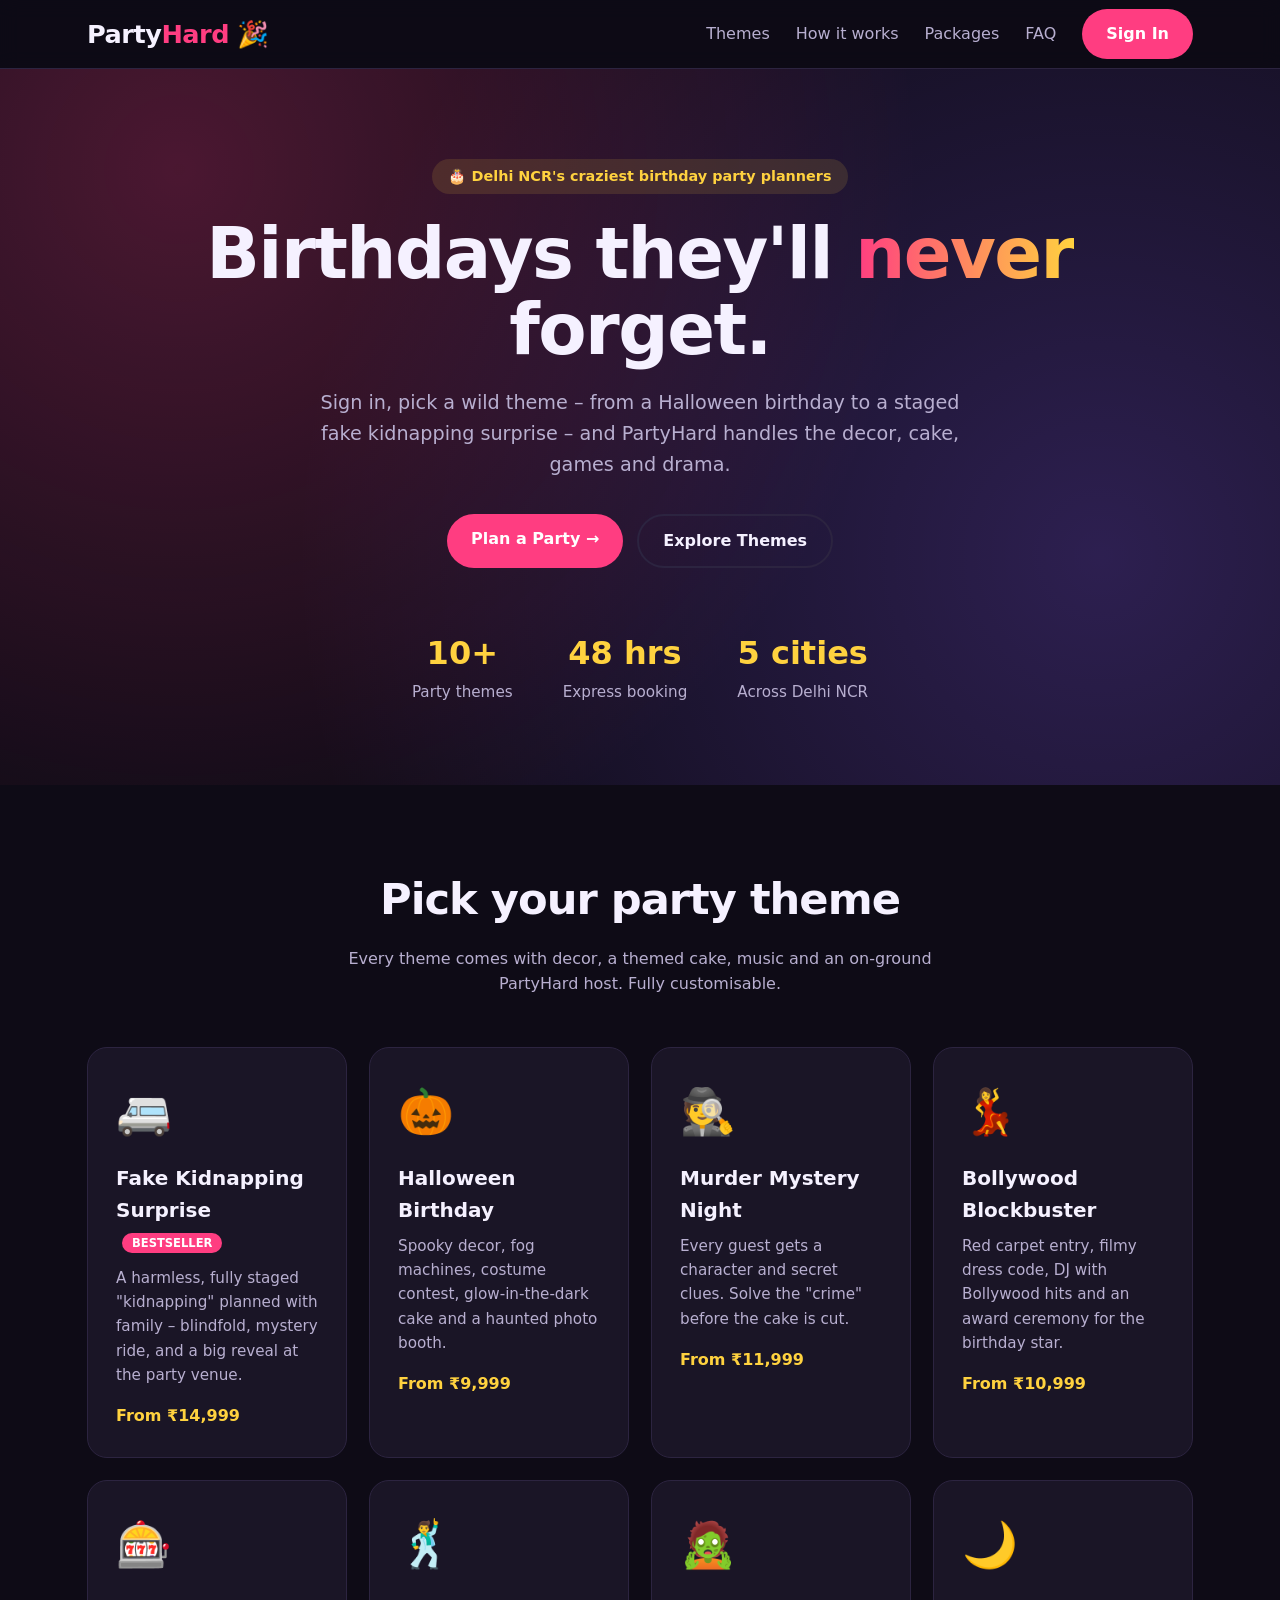
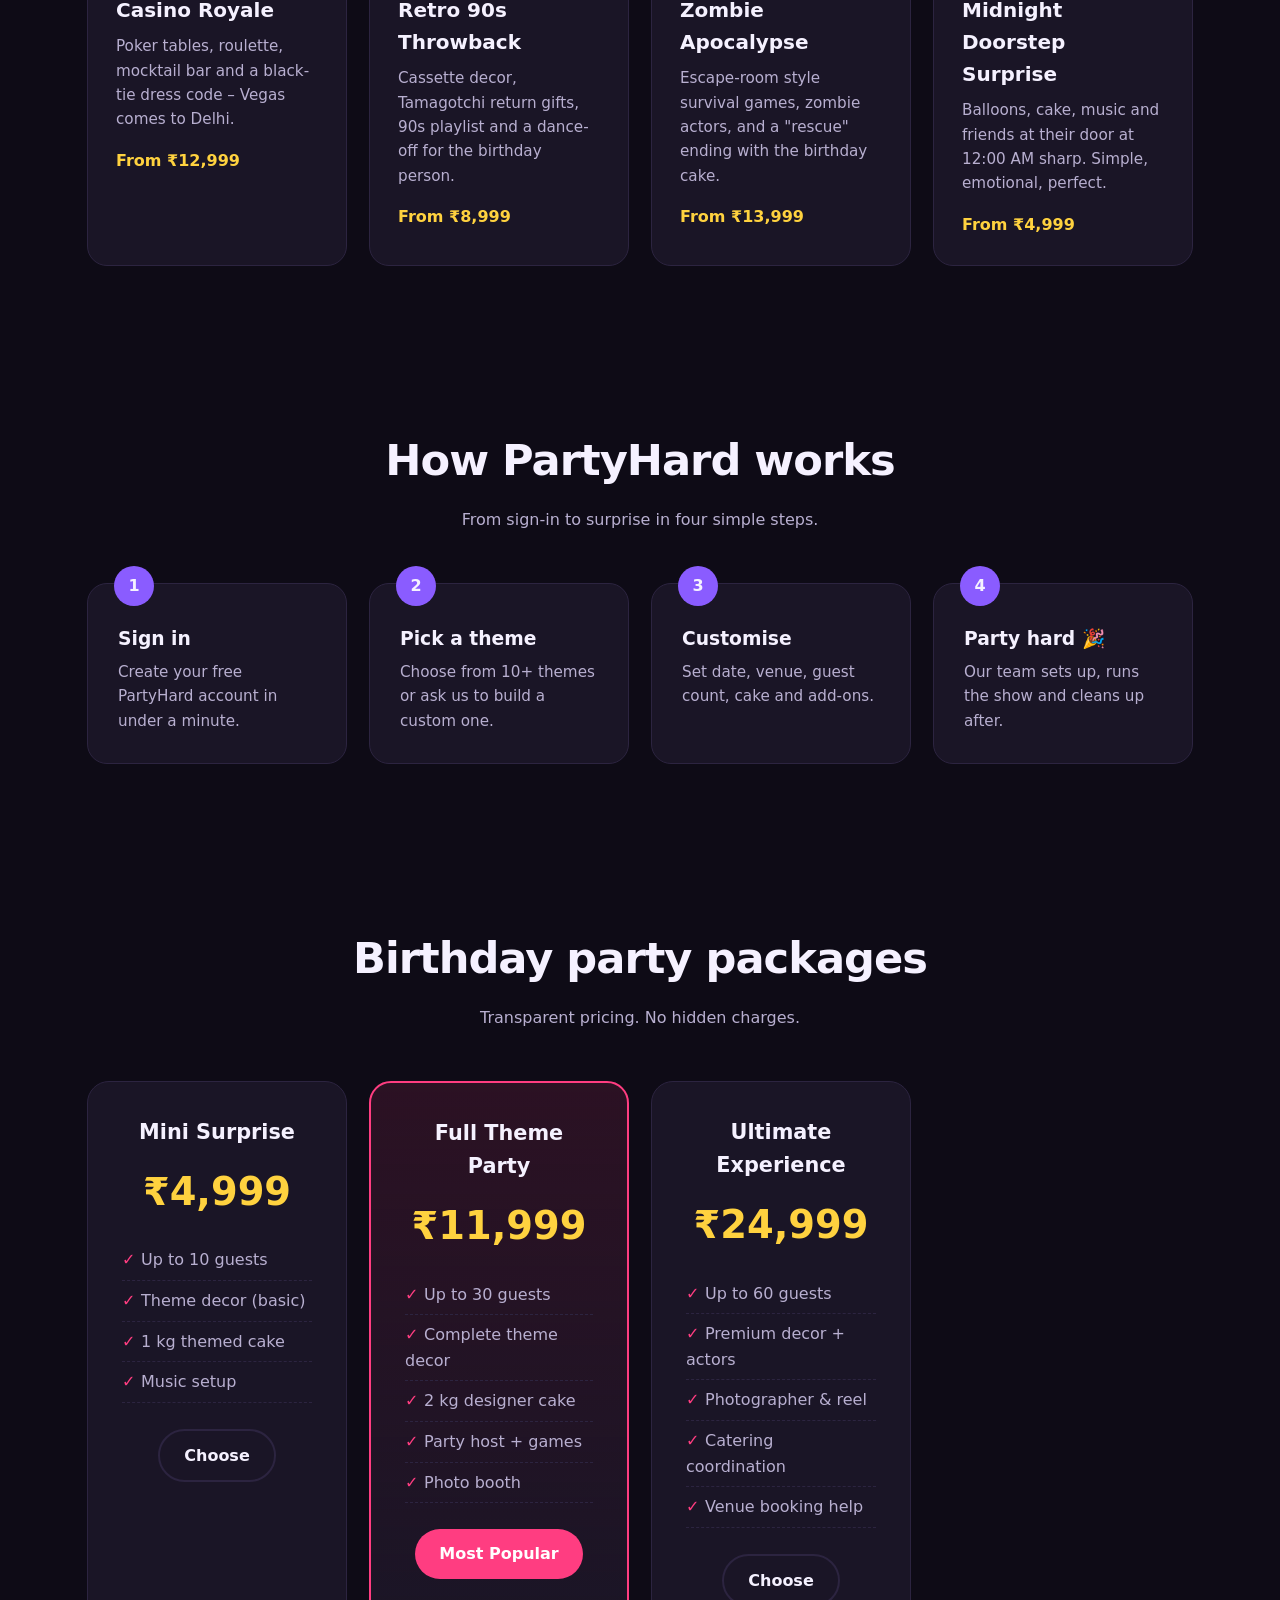
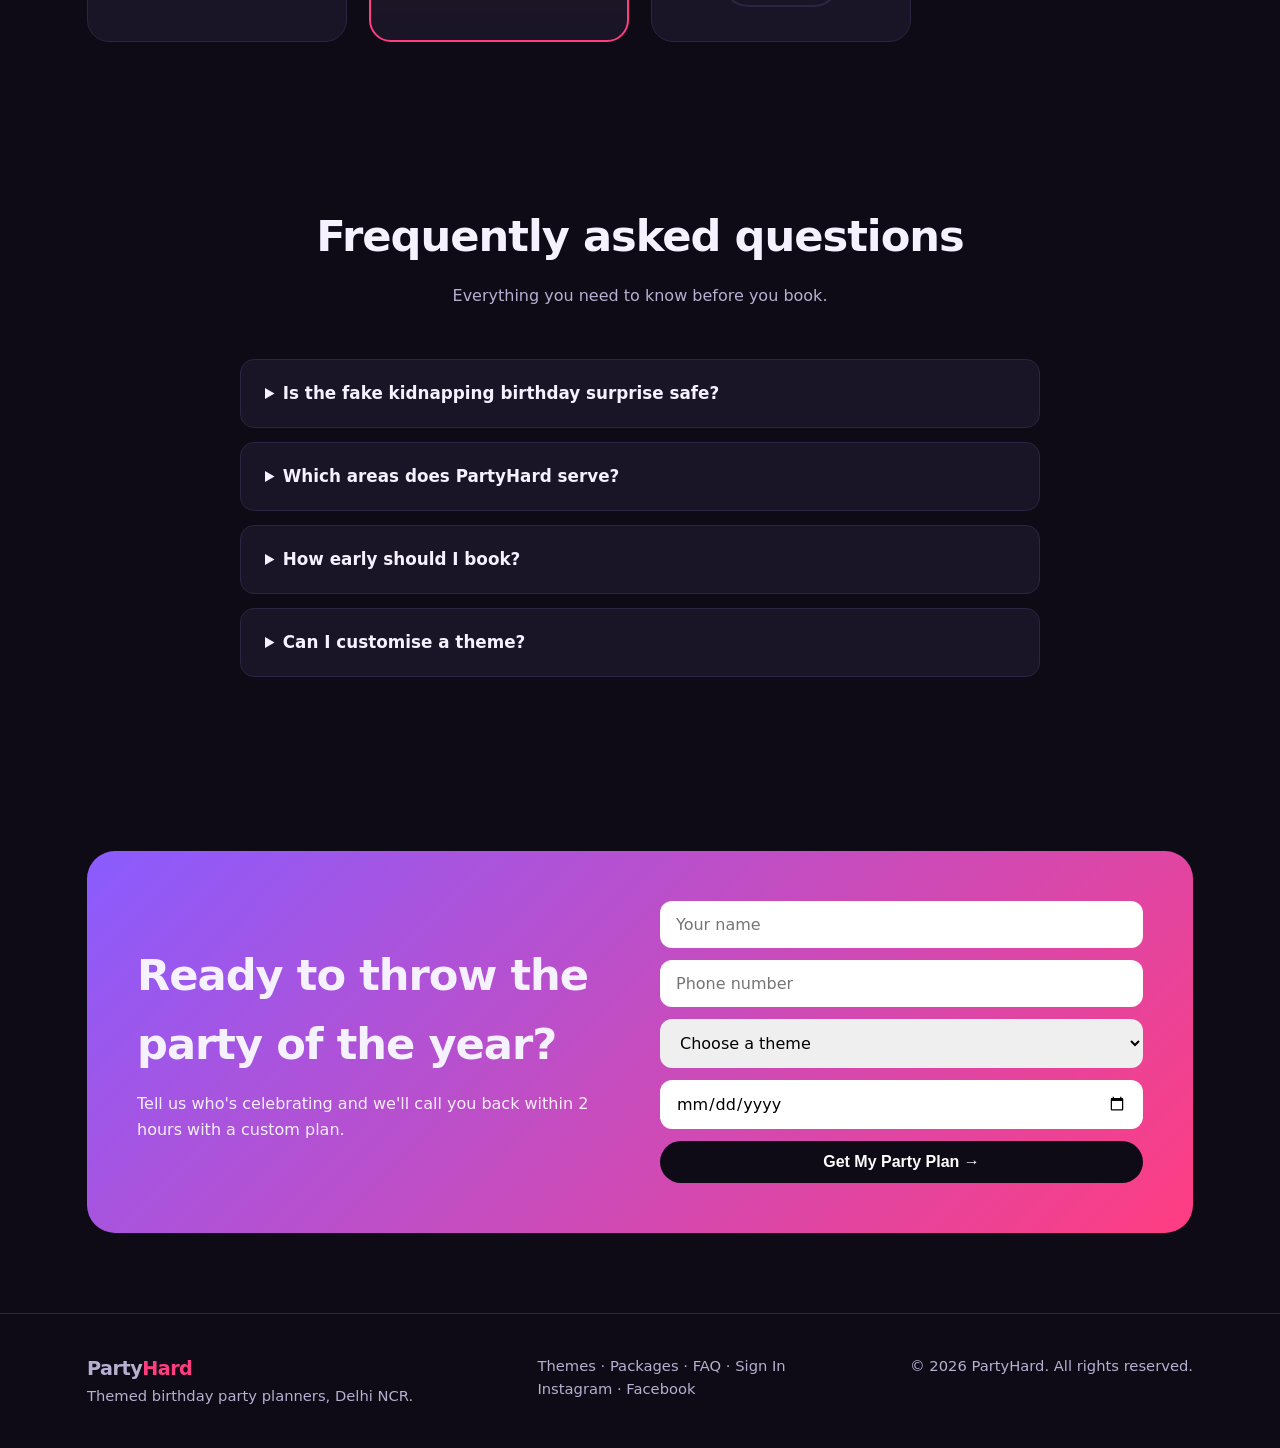
==== index.html @ e16310ad "Add files via upload" ====
<!DOCTYPE html>
<html lang="en">
<head>
<meta charset="UTF-8">
<meta name="viewport" content="width=device-width, initial-scale=1.0">

<!-- ===== SEO: Title & Meta ===== -->
<title>PartyHard | Themed Birthday Party Planners in Delhi NCR – Surprise & Prank Parties</title>
<meta name="description" content="PartyHard plans unforgettable themed birthday parties in Delhi NCR – Halloween birthdays, fake kidnapping surprise parties, Bollywood nights, murder mystery & more. Sign in, pick a theme, we handle the rest.">
<meta name="keywords" content="birthday party planner Delhi, themed birthday party, surprise birthday party ideas, fake kidnapping birthday surprise, halloween birthday party, birthday decoration Delhi NCR, party planners near me">
<meta name="author" content="PartyHard">
<meta name="robots" content="index, follow">
<link rel="canonical" href="https://www.partyhard.in/">

<!-- Open Graph (Facebook / Instagram / WhatsApp previews) -->
<meta property="og:type" content="website">
<meta property="og:title" content="PartyHard – Themed Birthday Parties Your Loved Ones Will Never Forget">
<meta property="og:description" content="Halloween birthdays, fake kidnapping surprises, Bollywood nights & more. Pick a theme, we throw the party.">
<meta property="og:url" content="https://www.partyhard.in/">
<meta name="twitter:card" content="summary_large_image">

<link rel="icon" href="data:image/svg+xml,<svg xmlns='http://www.w3.org/2000/svg' viewBox='0 0 100 100'><text y='.9em' font-size='90'>🎉</text></svg>">

<!-- ===== Google Search Console verification: paste your meta tag below ===== -->
<!-- <meta name="google-site-verification" content="PASTE_YOUR_CODE_HERE" /> -->

<!-- ===== Google Analytics 4: replace G-XXXXXXXXXX with your Measurement ID (2 places) ===== -->
<script async src="https://www.googletagmanager.com/gtag/js?id=G-XXXXXXXXXX"></script>
<script>
  window.dataLayer = window.dataLayer || [];
  function gtag(){dataLayer.push(arguments);}
  gtag('js', new Date());
  gtag('config', 'G-XXXXXXXXXX');
</script>

<!-- ===== Structured data (Schema.org) ===== -->
<script type="application/ld+json">
{
  "@context": "https://schema.org",
  "@type": "LocalBusiness",
  "name": "PartyHard",
  "description": "Themed birthday party planning service in Delhi NCR – Halloween, fake kidnapping surprise, Bollywood, murder mystery and more.",
  "url": "https://www.partyhard.in/",
  "areaServed": ["Delhi", "Noida", "Gurugram", "Ghaziabad", "Faridabad"],
  "address": { "@type": "PostalAddress", "addressLocality": "New Delhi", "addressRegion": "Delhi", "addressCountry": "IN" },
  "priceRange": "₹₹"
}
</script>
<script type="application/ld+json">
{
  "@context": "https://schema.org",
  "@type": "FAQPage",
  "mainEntity": [
    {"@type":"Question","name":"Is the fake kidnapping birthday surprise safe?","acceptedAnswer":{"@type":"Answer","text":"Yes. It is a fully staged, harmless prank planned with the birthday person's close family or friends. Our team briefs everyone involved, uses no real force, and the 'kidnapping' ends at the party venue within minutes."}},
    {"@type":"Question","name":"Which areas does PartyHard serve?","acceptedAnswer":{"@type":"Answer","text":"We plan parties across Delhi NCR – Delhi, Noida, Gurugram, Ghaziabad and Faridabad."}},
    {"@type":"Question","name":"How early should I book?","acceptedAnswer":{"@type":"Answer","text":"We recommend booking at least 5–7 days in advance. Express bookings within 48 hours are possible for selected themes."}},
    {"@type":"Question","name":"Can I customise a theme?","acceptedAnswer":{"@type":"Answer","text":"Absolutely. Every package can be customised – decor, cake, music, games, food and guest count."}}
  ]
}
</script>

<style>
  :root{
    --bg:#0e0b16; --card:#1a1526; --ink:#f5f1ff; --muted:#b8afd0;
    --pink:#ff3d81; --yellow:#ffd23f; --violet:#8a5cff; --line:#2c2440;
  }
  *{box-sizing:border-box;margin:0;padding:0}
  html{scroll-behavior:smooth}
  body{font-family:"Segoe UI",system-ui,-apple-system,Roboto,sans-serif;background:var(--bg);color:var(--ink);line-height:1.6}
  a{color:inherit;text-decoration:none}
  .wrap{max-width:1150px;margin:0 auto;padding:0 22px}

  /* Nav */
  header{position:sticky;top:0;z-index:50;background:rgba(14,11,22,.85);backdrop-filter:blur(10px);border-bottom:1px solid var(--line)}
  nav{display:flex;align-items:center;justify-content:space-between;height:68px}
  .logo{font-weight:900;font-size:1.6rem;letter-spacing:-.5px}
  .logo span{color:var(--pink)}
  .links{display:flex;gap:26px;align-items:center;font-weight:500;color:var(--muted)}
  .links a:hover{color:var(--ink)}
  .btn{display:inline-block;padding:12px 24px;border-radius:999px;font-weight:700;border:none;cursor:pointer;font-size:1rem;transition:transform .15s}
  .btn:hover{transform:translateY(-2px)}
  .btn-pink{background:var(--pink);color:#fff}
  .btn-ghost{border:2px solid var(--line);color:var(--ink)}
  @media(max-width:760px){.links a:not(.btn){display:none}}

  /* Hero */
  .hero{padding:90px 0 80px;text-align:center;position:relative;overflow:hidden}
  .hero::before{content:"";position:absolute;inset:-40%;background:radial-gradient(circle at 30% 30%,rgba(255,61,129,.25),transparent 40%),radial-gradient(circle at 70% 60%,rgba(138,92,255,.25),transparent 45%);z-index:-1}
  .tag{display:inline-block;background:rgba(255,210,63,.12);color:var(--yellow);padding:6px 16px;border-radius:999px;font-size:.9rem;font-weight:600;margin-bottom:22px}
  h1{font-size:clamp(2.3rem,6vw,4.4rem);line-height:1.08;font-weight:900;letter-spacing:-1.5px;margin-bottom:20px}
  h1 em{font-style:normal;background:linear-gradient(90deg,var(--pink),var(--yellow));-webkit-background-clip:text;background-clip:text;color:transparent}
  .hero p{color:var(--muted);font-size:1.2rem;max-width:640px;margin:0 auto 34px}
  .hero .cta{display:flex;gap:14px;justify-content:center;flex-wrap:wrap}
  .stats{display:flex;gap:50px;justify-content:center;margin-top:60px;flex-wrap:wrap}
  .stats b{display:block;font-size:2rem;color:var(--yellow)}
  .stats span{color:var(--muted);font-size:.95rem}

  section{padding:80px 0}
  h2{font-size:clamp(1.8rem,4vw,2.7rem);font-weight:800;letter-spacing:-1px;text-align:center;margin-bottom:12px}
  .sub{text-align:center;color:var(--muted);max-width:620px;margin:0 auto 50px}

  /* Themes */
  .grid{display:grid;grid-template-columns:repeat(auto-fill,minmax(250px,1fr));gap:22px}
  .theme{background:var(--card);border:1px solid var(--line);border-radius:20px;padding:28px;transition:.2s}
  .theme:hover{border-color:var(--pink);transform:translateY(-4px)}
  .theme .ico{font-size:2.8rem;margin-bottom:14px}
  .theme h3{font-size:1.25rem;margin-bottom:8px}
  .theme p{color:var(--muted);font-size:.95rem;margin-bottom:16px}
  .theme .price{color:var(--yellow);font-weight:700}
  .badge{font-size:.72rem;background:var(--pink);color:#fff;padding:3px 10px;border-radius:999px;margin-left:6px;vertical-align:middle}

  /* Steps */
  .steps{display:grid;grid-template-columns:repeat(auto-fit,minmax(220px,1fr));gap:22px;counter-reset:s}
  .step{background:var(--card);border-radius:20px;padding:30px;border:1px solid var(--line);position:relative}
  .step::before{counter-increment:s;content:counter(s);position:absolute;top:-18px;left:26px;width:40px;height:40px;border-radius:50%;background:var(--violet);display:grid;place-items:center;font-weight:800}
  .step h3{margin:10px 0 6px}
  .step p{color:var(--muted);font-size:.95rem}

  /* Packages */
  .pk{background:var(--card);border:1px solid var(--line);border-radius:22px;padding:34px;text-align:center}
  .pk.hot{border:2px solid var(--pink);background:linear-gradient(180deg,rgba(255,61,129,.12),var(--card))}
  .pk h3{font-size:1.3rem}
  .pk .amt{font-size:2.4rem;font-weight:900;margin:12px 0;color:var(--yellow)}
  .pk ul{list-style:none;color:var(--muted);margin:18px 0 26px;text-align:left}
  .pk li{padding:7px 0;border-bottom:1px dashed var(--line)}
  .pk li::before{content:"✓ ";color:var(--pink);font-weight:700}

  /* FAQ */
  details{background:var(--card);border:1px solid var(--line);border-radius:14px;padding:20px 24px;margin-bottom:14px;max-width:800px;margin-left:auto;margin-right:auto}
  summary{font-weight:700;cursor:pointer;font-size:1.05rem}
  details p{color:var(--muted);margin-top:12px}

  /* Booking */
  .book{background:linear-gradient(135deg,var(--violet),var(--pink));border-radius:28px;padding:50px;display:grid;grid-template-columns:1fr 1fr;gap:40px;align-items:center}
  .book h2{text-align:left}
  .book p{color:#fff;opacity:.9}
  form{display:grid;gap:12px}
  input,select,textarea{width:100%;padding:14px 16px;border-radius:12px;border:none;font-size:1rem;font-family:inherit}
  .book .btn{background:#0e0b16;color:#fff}
  @media(max-width:800px){.book{grid-template-columns:1fr;padding:32px}}
  #thanks{display:none;background:#0e0b16;padding:16px;border-radius:12px;font-weight:600}

  footer{border-top:1px solid var(--line);padding:40px 0;color:var(--muted);font-size:.92rem}
  footer .wrap{display:flex;justify-content:space-between;flex-wrap:wrap;gap:20px}
  footer a:hover{color:var(--pink)}
</style>
</head>
<body>

<header>
  <nav class="wrap" aria-label="Main navigation">
    <a href="/" class="logo">Party<span>Hard</span> 🎉</a>
    <div class="links">
      <a href="#themes">Themes</a>
      <a href="#how">How it works</a>
      <a href="#packages">Packages</a>
      <a href="#faq">FAQ</a>
      <a href="login.html" class="btn btn-pink">Sign In</a>
    </div>
  </nav>
</header>

<main>
  <!-- HERO -->
  <section class="hero">
    <div class="wrap">
      <span class="tag">🎂 Delhi NCR's craziest birthday party planners</span>
      <h1>Birthdays they'll <em>never</em> forget.</h1>
      <p>Sign in, pick a wild theme – from a Halloween birthday to a staged fake kidnapping surprise – and PartyHard handles the decor, cake, games and drama.</p>
      <div class="cta">
        <a href="login.html" class="btn btn-pink">Plan a Party →</a>
        <a href="#themes" class="btn btn-ghost">Explore Themes</a>
      </div>
      <div class="stats">
        <div><b>10+</b><span>Party themes</span></div>
        <div><b>48 hrs</b><span>Express booking</span></div>
        <div><b>5 cities</b><span>Across Delhi NCR</span></div>
      </div>
    </div>
  </section>

  <!-- THEMES -->
  <section id="themes">
    <div class="wrap">
      <h2>Pick your party theme</h2>
      <p class="sub">Every theme comes with decor, a themed cake, music and an on-ground PartyHard host. Fully customisable.</p>
      <div class="grid">
        <article class="theme">
          <div class="ico" role="img" aria-label="Fake kidnapping">🚐</div>
          <h3>Fake Kidnapping Surprise <span class="badge">BESTSELLER</span></h3>
          <p>A harmless, fully staged "kidnapping" planned with family – blindfold, mystery ride, and a big reveal at the party venue.</p>
          <div class="price">From ₹14,999</div>
        </article>
        <article class="theme">
          <div class="ico" role="img" aria-label="Halloween">🎃</div>
          <h3>Halloween Birthday</h3>
          <p>Spooky decor, fog machines, costume contest, glow-in-the-dark cake and a haunted photo booth.</p>
          <div class="price">From ₹9,999</div>
        </article>
        <article class="theme">
          <div class="ico" role="img" aria-label="Murder mystery">🕵️</div>
          <h3>Murder Mystery Night</h3>
          <p>Every guest gets a character and secret clues. Solve the "crime" before the cake is cut.</p>
          <div class="price">From ₹11,999</div>
        </article>
        <article class="theme">
          <div class="ico" role="img" aria-label="Bollywood">💃</div>
          <h3>Bollywood Blockbuster</h3>
          <p>Red carpet entry, filmy dress code, DJ with Bollywood hits and an award ceremony for the birthday star.</p>
          <div class="price">From ₹10,999</div>
        </article>
        <article class="theme">
          <div class="ico" role="img" aria-label="Casino">🎰</div>
          <h3>Casino Royale</h3>
          <p>Poker tables, roulette, mocktail bar and a black-tie dress code – Vegas comes to Delhi.</p>
          <div class="price">From ₹12,999</div>
        </article>
        <article class="theme">
          <div class="ico" role="img" aria-label="Retro">🕺</div>
          <h3>Retro 90s Throwback</h3>
          <p>Cassette decor, Tamagotchi return gifts, 90s playlist and a dance-off for the birthday person.</p>
          <div class="price">From ₹8,999</div>
        </article>
        <article class="theme">
          <div class="ico" role="img" aria-label="Zombie">🧟</div>
          <h3>Zombie Apocalypse</h3>
          <p>Escape-room style survival games, zombie actors, and a "rescue" ending with the birthday cake.</p>
          <div class="price">From ₹13,999</div>
        </article>
        <article class="theme">
          <div class="ico" role="img" aria-label="Midnight surprise">🌙</div>
          <h3>Midnight Doorstep Surprise</h3>
          <p>Balloons, cake, music and friends at their door at 12:00 AM sharp. Simple, emotional, perfect.</p>
          <div class="price">From ₹4,999</div>
        </article>
      </div>
    </div>
  </section>

  <!-- HOW IT WORKS -->
  <section id="how">
    <div class="wrap">
      <h2>How PartyHard works</h2>
      <p class="sub">From sign-in to surprise in four simple steps.</p>
      <div class="steps">
        <div class="step"><h3>Sign in</h3><p>Create your free PartyHard account in under a minute.</p></div>
        <div class="step"><h3>Pick a theme</h3><p>Choose from 10+ themes or ask us to build a custom one.</p></div>
        <div class="step"><h3>Customise</h3><p>Set date, venue, guest count, cake and add-ons.</p></div>
        <div class="step"><h3>Party hard 🎉</h3><p>Our team sets up, runs the show and cleans up after.</p></div>
      </div>
    </div>
  </section>

  <!-- PACKAGES -->
  <section id="packages">
    <div class="wrap">
      <h2>Birthday party packages</h2>
      <p class="sub">Transparent pricing. No hidden charges.</p>
      <div class="grid">
        <div class="pk">
          <h3>Mini Surprise</h3>
          <div class="amt">₹4,999</div>
          <ul><li>Up to 10 guests</li><li>Theme decor (basic)</li><li>1 kg themed cake</li><li>Music setup</li></ul>
          <a href="login.html" class="btn btn-ghost">Choose</a>
        </div>
        <div class="pk hot">
          <h3>Full Theme Party</h3>
          <div class="amt">₹11,999</div>
          <ul><li>Up to 30 guests</li><li>Complete theme decor</li><li>2 kg designer cake</li><li>Party host + games</li><li>Photo booth</li></ul>
          <a href="login.html" class="btn btn-pink">Most Popular</a>
        </div>
        <div class="pk">
          <h3>Ultimate Experience</h3>
          <div class="amt">₹24,999</div>
          <ul><li>Up to 60 guests</li><li>Premium decor + actors</li><li>Photographer & reel</li><li>Catering coordination</li><li>Venue booking help</li></ul>
          <a href="login.html" class="btn btn-ghost">Choose</a>
        </div>
      </div>
    </div>
  </section>

  <!-- FAQ -->
  <section id="faq">
    <div class="wrap">
      <h2>Frequently asked questions</h2>
      <p class="sub">Everything you need to know before you book.</p>
      <details><summary>Is the fake kidnapping birthday surprise safe?</summary><p>Yes. It is a fully staged, harmless prank planned with the birthday person's close family or friends. Our team briefs everyone involved, uses no real force, and the "kidnapping" ends at the party venue within minutes.</p></details>
      <details><summary>Which areas does PartyHard serve?</summary><p>We plan parties across Delhi NCR – Delhi, Noida, Gurugram, Ghaziabad and Faridabad.</p></details>
      <details><summary>How early should I book?</summary><p>We recommend booking at least 5–7 days in advance. Express bookings within 48 hours are possible for selected themes.</p></details>
      <details><summary>Can I customise a theme?</summary><p>Absolutely. Every package can be customised – decor, cake, music, games, food and guest count.</p></details>
    </div>
  </section>

  <!-- BOOKING -->
  <section id="book">
    <div class="wrap">
      <div class="book">
        <div>
          <h2>Ready to throw the party of the year?</h2>
          <p>Tell us who's celebrating and we'll call you back within 2 hours with a custom plan.</p>
        </div>
        <form id="bookForm">
          <input type="text" placeholder="Your name" required aria-label="Your name">
          <input type="tel" placeholder="Phone number" required aria-label="Phone number">
          <select required aria-label="Party theme">
            <option value="">Choose a theme</option>
            <option>Fake Kidnapping Surprise</option><option>Halloween Birthday</option>
            <option>Murder Mystery Night</option><option>Bollywood Blockbuster</option>
            <option>Casino Royale</option><option>Retro 90s Throwback</option>
            <option>Zombie Apocalypse</option><option>Midnight Doorstep Surprise</option>
          </select>
          <input type="date" required aria-label="Party date">
          <button class="btn" type="submit">Get My Party Plan →</button>
          <div id="thanks">🎉 Thanks! Our party team will call you shortly.</div>
        </form>
      </div>
    </div>
  </section>
</main>

<footer>
  <div class="wrap">
    <div><b class="logo" style="font-size:1.2rem">Party<span style="color:var(--pink)">Hard</span></b><br>Themed birthday party planners, Delhi NCR.</div>
    <div>
      <a href="#themes">Themes</a> · <a href="#packages">Packages</a> · <a href="#faq">FAQ</a> · <a href="login.html">Sign In</a><br>
      <a href="https://www.instagram.com/" target="_blank" rel="noopener">Instagram</a> · <a href="https://www.facebook.com/" target="_blank" rel="noopener">Facebook</a>
    </div>
    <div>© 2026 PartyHard. All rights reserved.</div>
  </div>
</footer>

<script>
  document.getElementById('bookForm').addEventListener('submit', function(e){
    e.preventDefault();
    var theme = this.querySelector('select').value;
    if (typeof gtag === 'function') gtag('event', 'generate_lead', { party_theme: theme });
    document.getElementById('thanks').style.display = 'block';
    this.reset();
  });
</script>
</body>
</html>
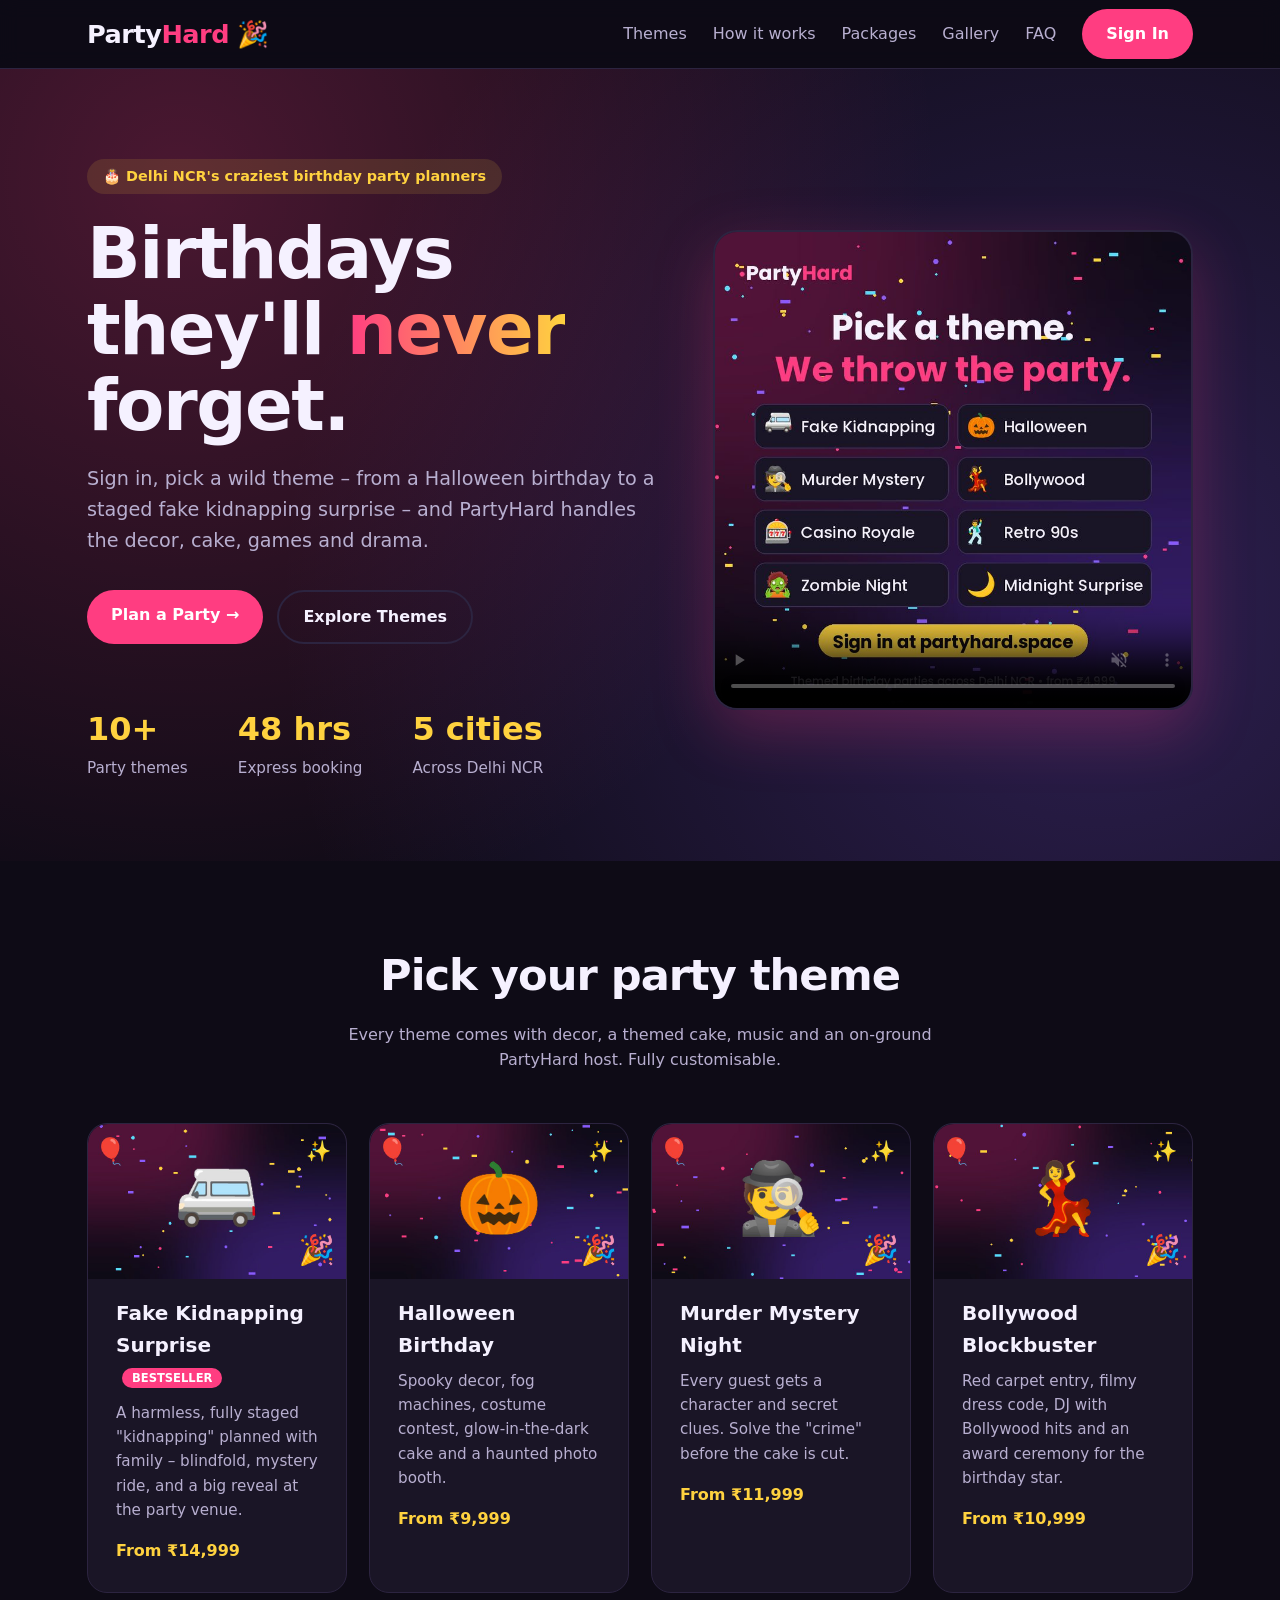
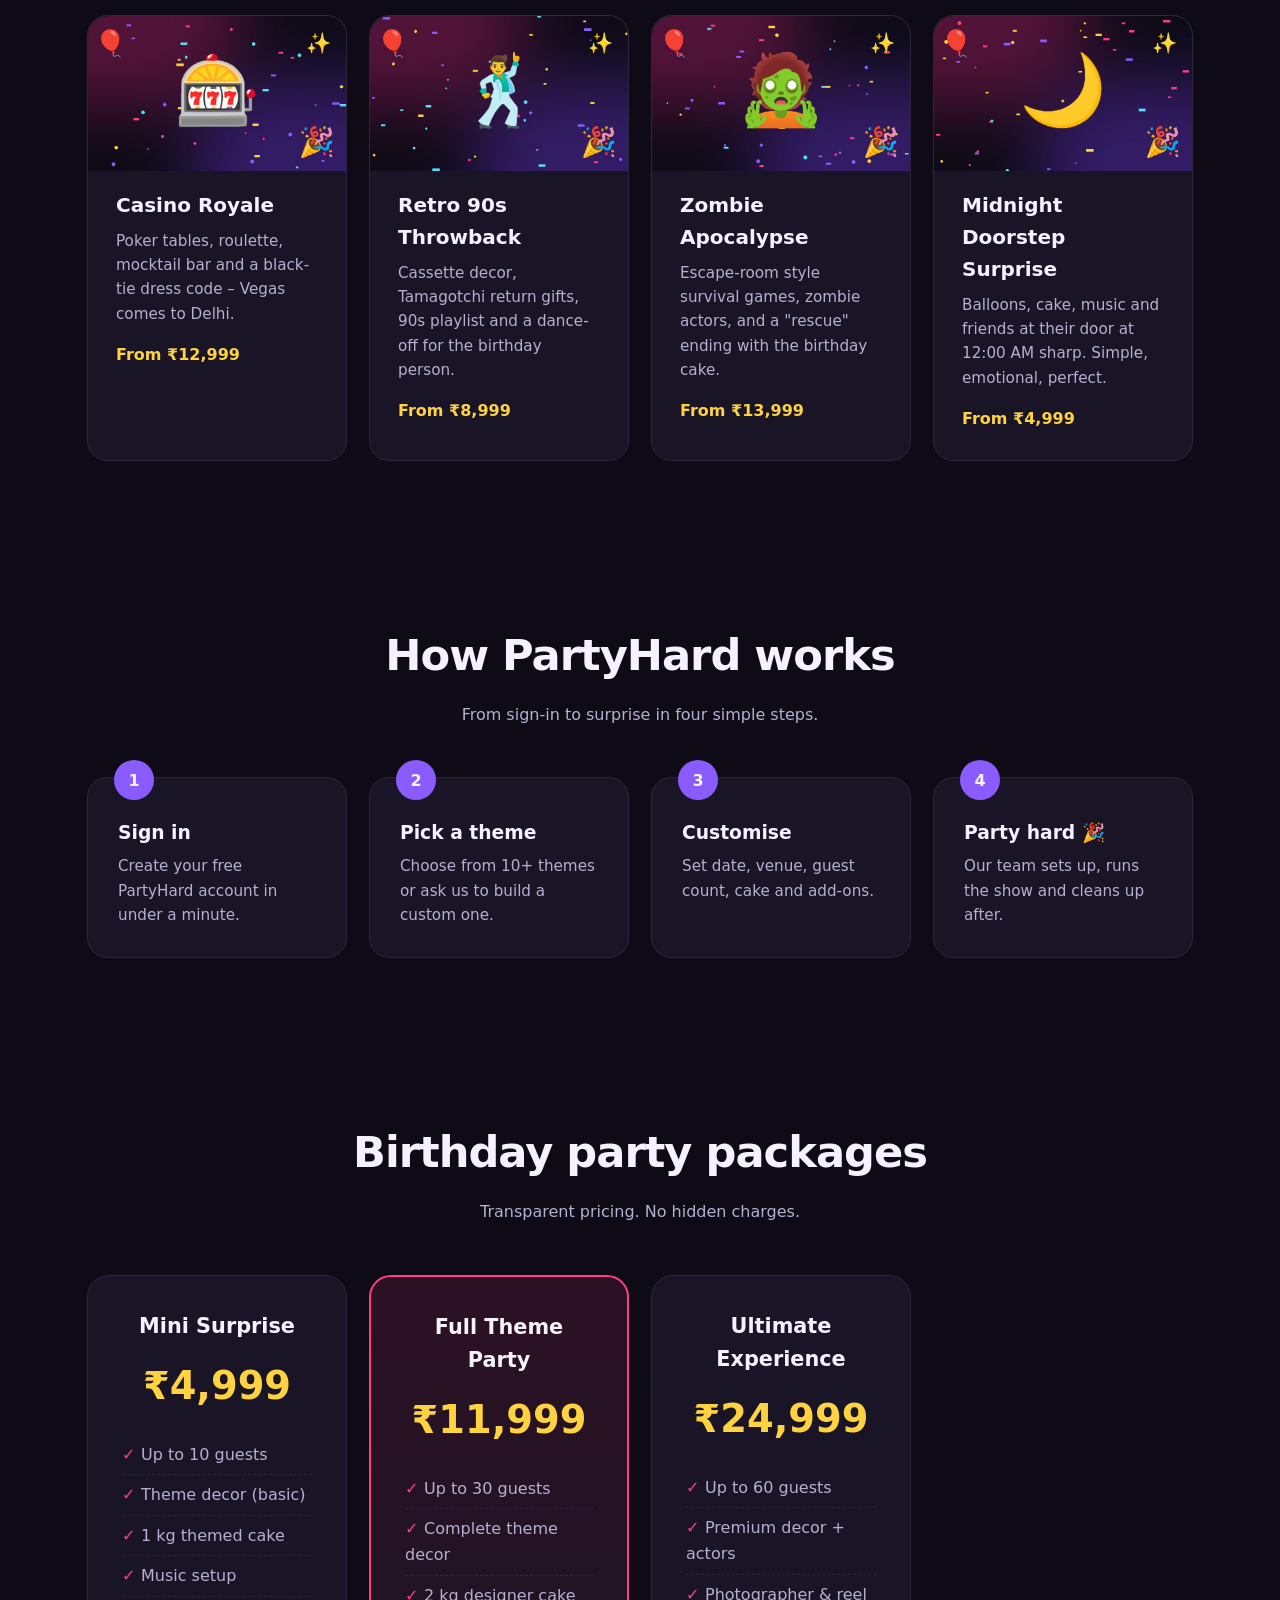
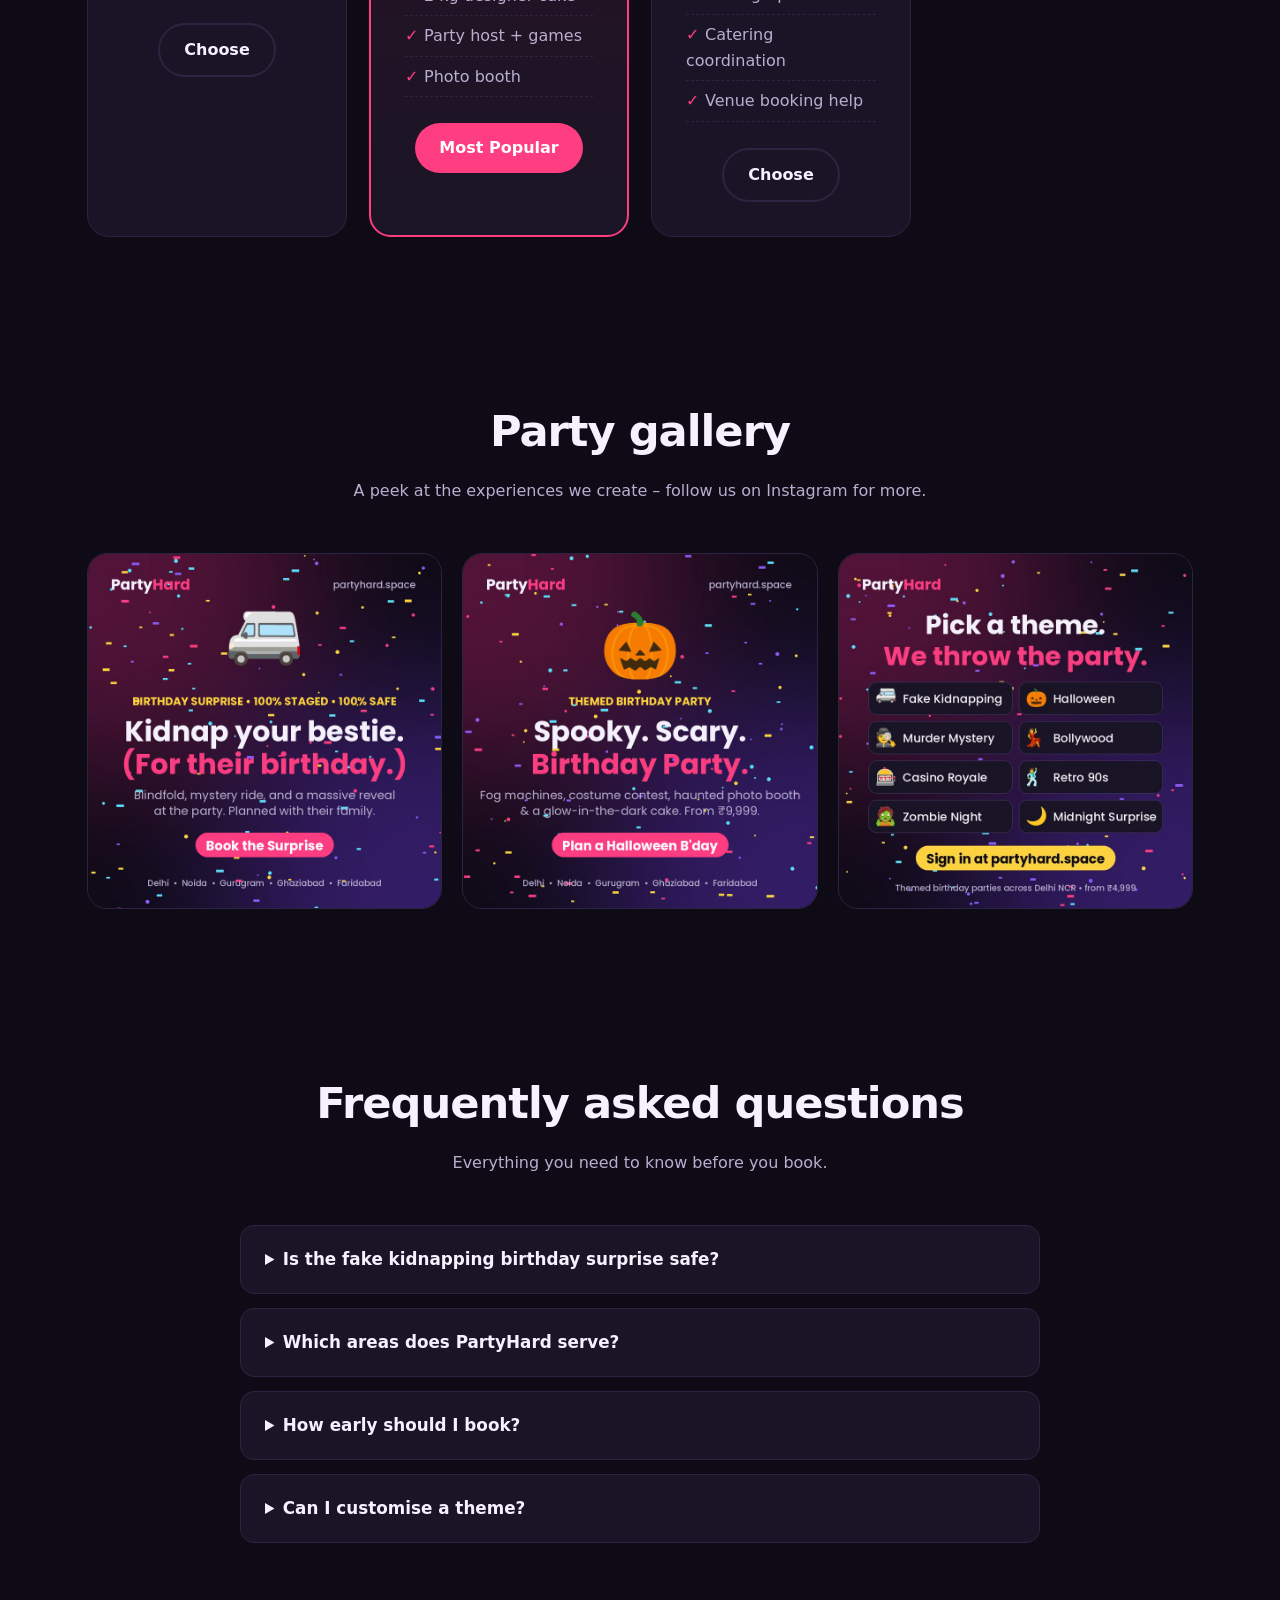
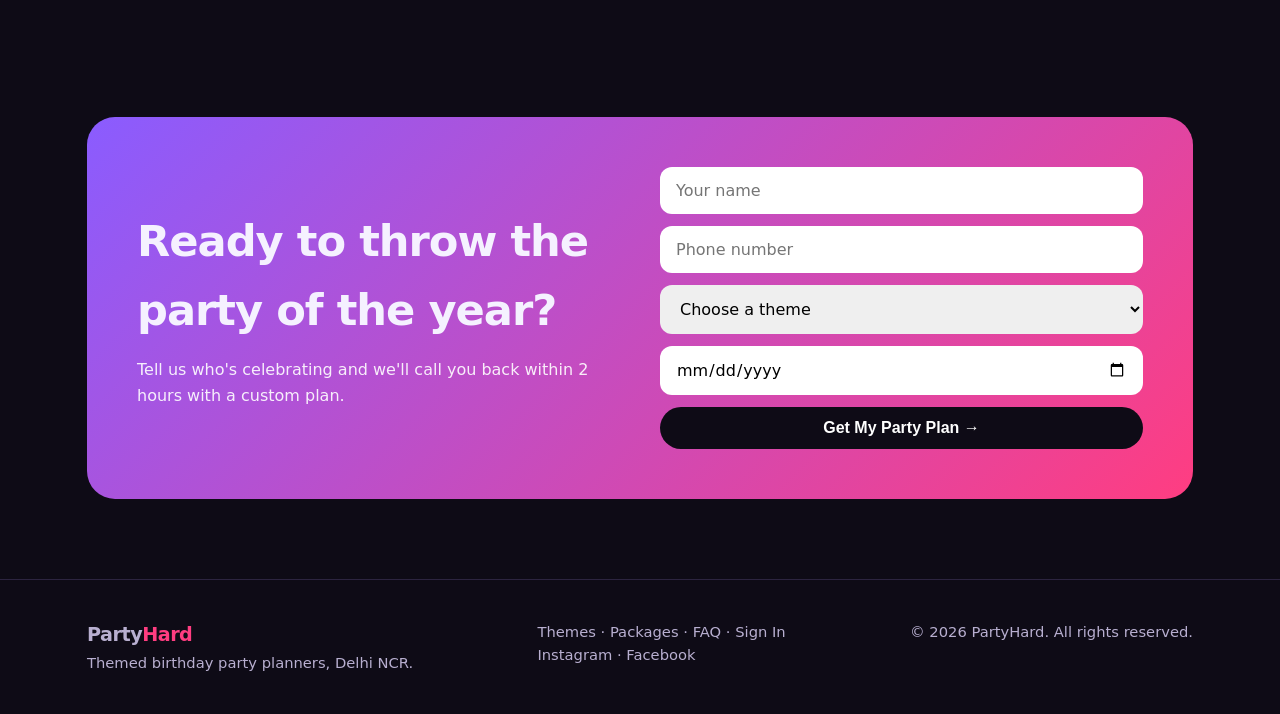
==== commit 81ce4e7f: "Add files via upload" ====
--- a/index.html
+++ b/index.html
@@ -10,13 +10,14 @@
 <meta name="keywords" content="birthday party planner Delhi, themed birthday party, surprise birthday party ideas, fake kidnapping birthday surprise, halloween birthday party, birthday decoration Delhi NCR, party planners near me">
 <meta name="author" content="PartyHard">
 <meta name="robots" content="index, follow">
-<link rel="canonical" href="https://www.partyhard.in/">
+<link rel="canonical" href="https://www.partyhard.space/">
 
 <!-- Open Graph (Facebook / Instagram / WhatsApp previews) -->
 <meta property="og:type" content="website">
 <meta property="og:title" content="PartyHard – Themed Birthday Parties Your Loved Ones Will Never Forget">
 <meta property="og:description" content="Halloween birthdays, fake kidnapping surprises, Bollywood nights & more. Pick a theme, we throw the party.">
-<meta property="og:url" content="https://www.partyhard.in/">
+<meta property="og:url" content="https://www.partyhard.space/">
+<meta property="og:image" content="https://www.partyhard.space/og-image.jpg">
 <meta name="twitter:card" content="summary_large_image">
 
 <link rel="icon" href="data:image/svg+xml,<svg xmlns='http://www.w3.org/2000/svg' viewBox='0 0 100 100'><text y='.9em' font-size='90'>🎉</text></svg>">
@@ -24,13 +25,13 @@
 <!-- ===== Google Search Console verification: paste your meta tag below ===== -->
 <!-- <meta name="google-site-verification" content="PASTE_YOUR_CODE_HERE" /> -->
 
-<!-- ===== Google Analytics 4: replace G-XXXXXXXXXX with your Measurement ID (2 places) ===== -->
-<script async src="https://www.googletagmanager.com/gtag/js?id=G-XXXXXXXXXX"></script>
+<!-- ===== Google Analytics 4: replace G-5EN6YHGL9N with your Measurement ID (2 places) ===== -->
+<script async src="https://www.googletagmanager.com/gtag/js?id=G-5EN6YHGL9N"></script>
 <script>
   window.dataLayer = window.dataLayer || [];
   function gtag(){dataLayer.push(arguments);}
   gtag('js', new Date());
-  gtag('config', 'G-XXXXXXXXXX');
+  gtag('config', 'G-5EN6YHGL9N');
 </script>
 
 <!-- ===== Structured data (Schema.org) ===== -->
@@ -40,7 +41,7 @@
   "@type": "LocalBusiness",
   "name": "PartyHard",
   "description": "Themed birthday party planning service in Delhi NCR – Halloween, fake kidnapping surprise, Bollywood, murder mystery and more.",
-  "url": "https://www.partyhard.in/",
+  "url": "https://www.partyhard.space/",
   "areaServed": ["Delhi", "Noida", "Gurugram", "Ghaziabad", "Faridabad"],
   "address": { "@type": "PostalAddress", "addressLocality": "New Delhi", "addressRegion": "Delhi", "addressCountry": "IN" },
   "priceRange": "₹₹"
@@ -140,6 +141,16 @@
   @media(max-width:800px){.book{grid-template-columns:1fr;padding:32px}}
   #thanks{display:none;background:#0e0b16;padding:16px;border-radius:12px;font-weight:600}
 
+  .timg{width:calc(100% + 56px);margin:-28px -28px 18px;border-radius:20px 20px 0 0;display:block;height:auto}
+  .theme{overflow:hidden}
+  .hero-grid{display:grid;grid-template-columns:1.1fr .9fr;gap:40px;align-items:center;text-align:left}
+  .hero-grid p{margin-left:0}
+  .hero-grid .cta,.hero-grid .stats{justify-content:flex-start}
+  .vid{width:100%;border-radius:24px;border:2px solid var(--line);box-shadow:0 20px 60px rgba(255,61,129,.25);display:block}
+  @media(max-width:860px){.hero-grid{grid-template-columns:1fr;text-align:center}.hero-grid .cta,.hero-grid .stats{justify-content:center}.hero-grid p{margin:0 auto 34px}}
+  .gal{display:grid;grid-template-columns:repeat(auto-fit,minmax(260px,1fr));gap:20px}
+  .gal img{width:100%;height:auto;border-radius:20px;border:1px solid var(--line);display:block;transition:.2s}
+  .gal img:hover{transform:scale(1.02);border-color:var(--pink)}
   footer{border-top:1px solid var(--line);padding:40px 0;color:var(--muted);font-size:.92rem}
   footer .wrap{display:flex;justify-content:space-between;flex-wrap:wrap;gap:20px}
   footer a:hover{color:var(--pink)}
@@ -154,6 +165,7 @@
       <a href="#themes">Themes</a>
       <a href="#how">How it works</a>
       <a href="#packages">Packages</a>
+      <a href="#gallery">Gallery</a>
       <a href="#faq">FAQ</a>
       <a href="login.html" class="btn btn-pink">Sign In</a>
     </div>
@@ -163,7 +175,8 @@
 <main>
   <!-- HERO -->
   <section class="hero">
-    <div class="wrap">
+    <div class="wrap hero-grid">
+     <div>
       <span class="tag">🎂 Delhi NCR's craziest birthday party planners</span>
       <h1>Birthdays they'll <em>never</em> forget.</h1>
       <p>Sign in, pick a wild theme – from a Halloween birthday to a staged fake kidnapping surprise – and PartyHard handles the decor, cake, games and drama.</p>
@@ -176,6 +189,8 @@
         <div><b>48 hrs</b><span>Express booking</span></div>
         <div><b>5 cities</b><span>Across Delhi NCR</span></div>
       </div>
+     </div>
+     <video class="vid" src="partyhard-video.mp4" poster="gallery-themes.jpg" autoplay muted loop playsinline controls aria-label="PartyHard themed birthday parties video"></video>
     </div>
   </section>
 
@@ -186,49 +201,49 @@
       <p class="sub">Every theme comes with decor, a themed cake, music and an on-ground PartyHard host. Fully customisable.</p>
       <div class="grid">
         <article class="theme">
-          <div class="ico" role="img" aria-label="Fake kidnapping">🚐</div>
+          <img class="timg" src="theme-kidnapping.jpg" alt="Fake kidnapping birthday surprise party by PartyHard Delhi" width="800" height="480" loading="lazy">
           <h3>Fake Kidnapping Surprise <span class="badge">BESTSELLER</span></h3>
           <p>A harmless, fully staged "kidnapping" planned with family – blindfold, mystery ride, and a big reveal at the party venue.</p>
           <div class="price">From ₹14,999</div>
         </article>
         <article class="theme">
-          <div class="ico" role="img" aria-label="Halloween">🎃</div>
+          <img class="timg" src="theme-halloween.jpg" alt="Halloween birthday party decoration by PartyHard Delhi" width="800" height="480" loading="lazy">
           <h3>Halloween Birthday</h3>
           <p>Spooky decor, fog machines, costume contest, glow-in-the-dark cake and a haunted photo booth.</p>
           <div class="price">From ₹9,999</div>
         </article>
         <article class="theme">
-          <div class="ico" role="img" aria-label="Murder mystery">🕵️</div>
+          <img class="timg" src="theme-mystery.jpg" alt="Murder mystery birthday party by PartyHard Delhi" width="800" height="480" loading="lazy">
           <h3>Murder Mystery Night</h3>
           <p>Every guest gets a character and secret clues. Solve the "crime" before the cake is cut.</p>
           <div class="price">From ₹11,999</div>
         </article>
         <article class="theme">
-          <div class="ico" role="img" aria-label="Bollywood">💃</div>
+          <img class="timg" src="theme-bollywood.jpg" alt="Bollywood theme birthday party by PartyHard Delhi" width="800" height="480" loading="lazy">
           <h3>Bollywood Blockbuster</h3>
           <p>Red carpet entry, filmy dress code, DJ with Bollywood hits and an award ceremony for the birthday star.</p>
           <div class="price">From ₹10,999</div>
         </article>
         <article class="theme">
-          <div class="ico" role="img" aria-label="Casino">🎰</div>
+          <img class="timg" src="theme-casino.jpg" alt="Casino Royale theme birthday party by PartyHard Delhi" width="800" height="480" loading="lazy">
           <h3>Casino Royale</h3>
           <p>Poker tables, roulette, mocktail bar and a black-tie dress code – Vegas comes to Delhi.</p>
           <div class="price">From ₹12,999</div>
         </article>
         <article class="theme">
-          <div class="ico" role="img" aria-label="Retro">🕺</div>
+          <img class="timg" src="theme-retro.jpg" alt="Retro 90s theme birthday party by PartyHard Delhi" width="800" height="480" loading="lazy">
           <h3>Retro 90s Throwback</h3>
           <p>Cassette decor, Tamagotchi return gifts, 90s playlist and a dance-off for the birthday person.</p>
           <div class="price">From ₹8,999</div>
         </article>
         <article class="theme">
-          <div class="ico" role="img" aria-label="Zombie">🧟</div>
+          <img class="timg" src="theme-zombie.jpg" alt="Zombie apocalypse birthday party by PartyHard Delhi" width="800" height="480" loading="lazy">
           <h3>Zombie Apocalypse</h3>
           <p>Escape-room style survival games, zombie actors, and a "rescue" ending with the birthday cake.</p>
           <div class="price">From ₹13,999</div>
         </article>
         <article class="theme">
-          <div class="ico" role="img" aria-label="Midnight surprise">🌙</div>
+          <img class="timg" src="theme-midnight.jpg" alt="Midnight doorstep birthday surprise by PartyHard Delhi" width="800" height="480" loading="lazy">
           <h3>Midnight Doorstep Surprise</h3>
           <p>Balloons, cake, music and friends at their door at 12:00 AM sharp. Simple, emotional, perfect.</p>
           <div class="price">From ₹4,999</div>
@@ -279,6 +294,19 @@
     </div>
   </section>
 
+  <!-- GALLERY -->
+  <section id="gallery">
+    <div class="wrap">
+      <h2>Party gallery</h2>
+      <p class="sub">A peek at the experiences we create – follow us on Instagram for more.</p>
+      <div class="gal">
+        <img src="gallery-kidnapping.jpg" alt="Fake kidnapping birthday surprise in Delhi by PartyHard" width="800" height="800" loading="lazy">
+        <img src="gallery-halloween.jpg" alt="Halloween themed birthday party in Delhi NCR" width="800" height="800" loading="lazy">
+        <img src="gallery-themes.jpg" alt="All PartyHard birthday party themes" width="800" height="800" loading="lazy">
+      </div>
+    </div>
+  </section>
+
   <!-- FAQ -->
   <section id="faq">
     <div class="wrap">
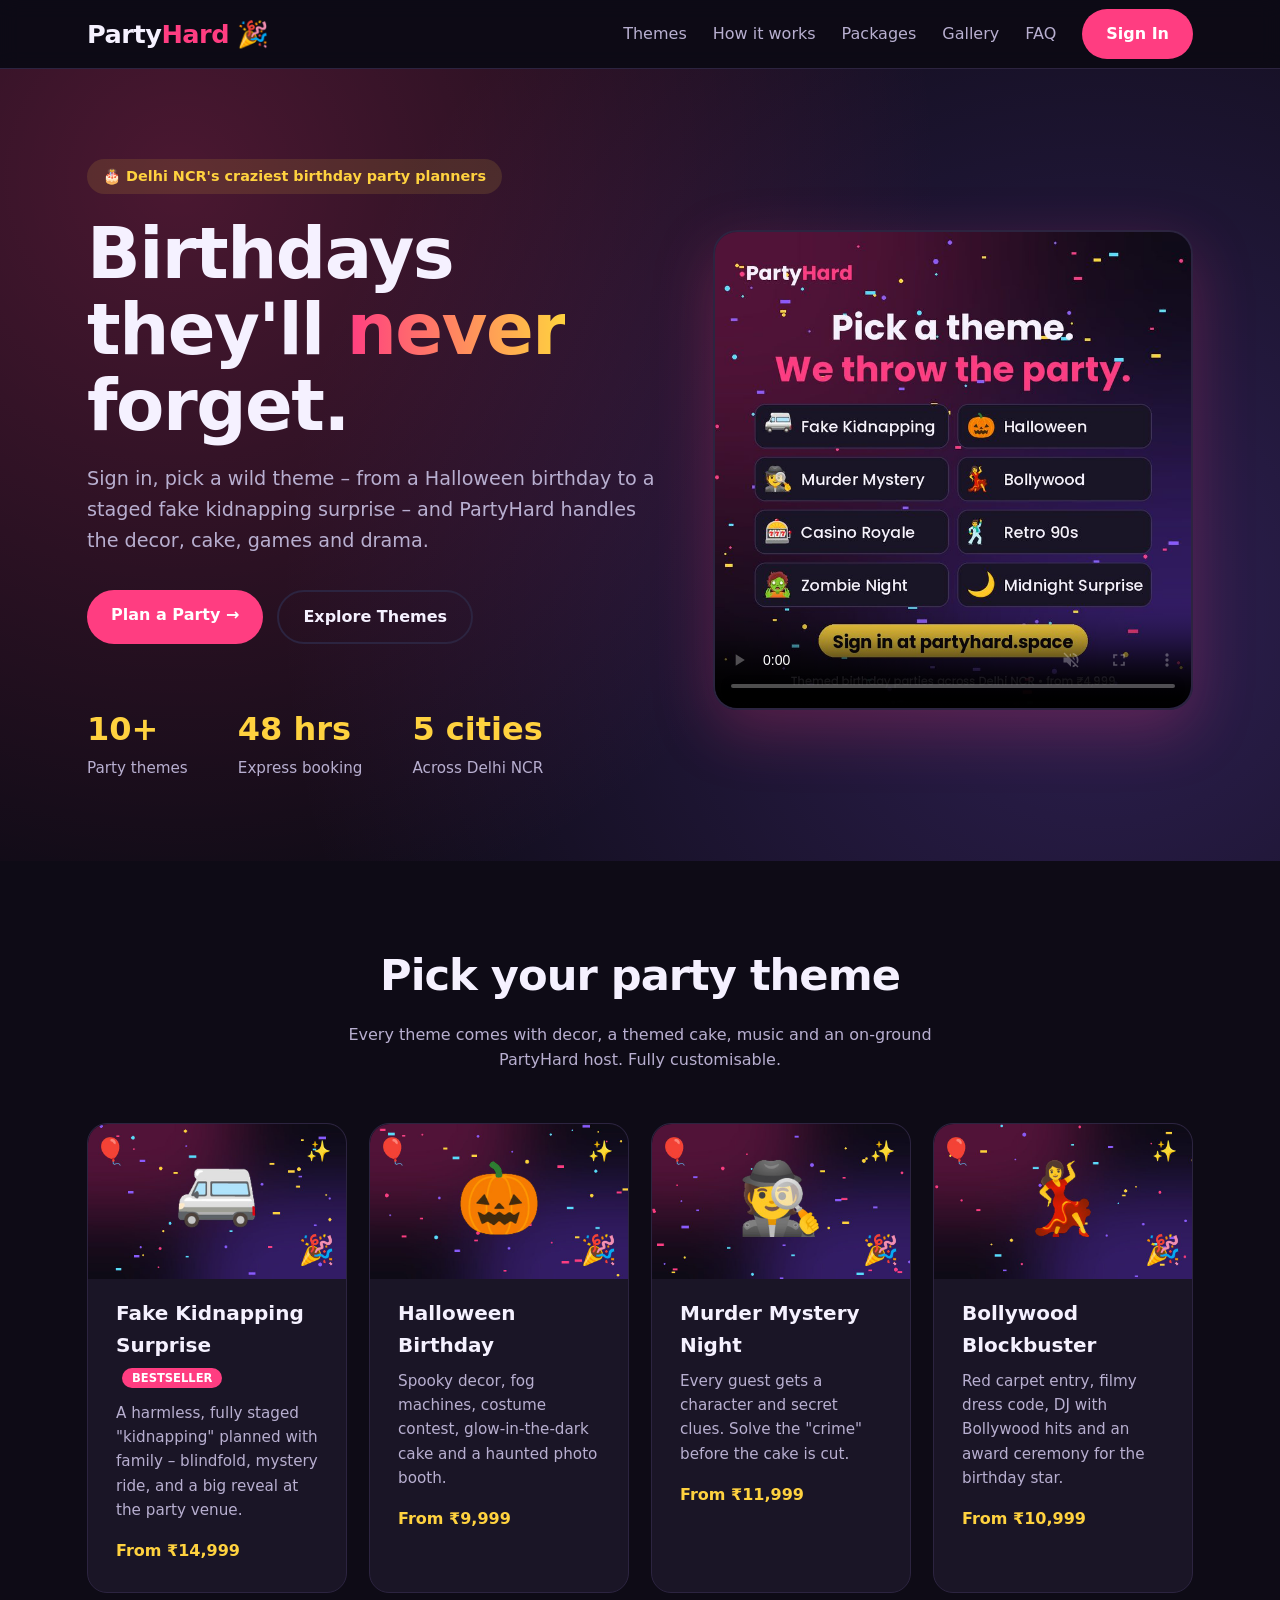
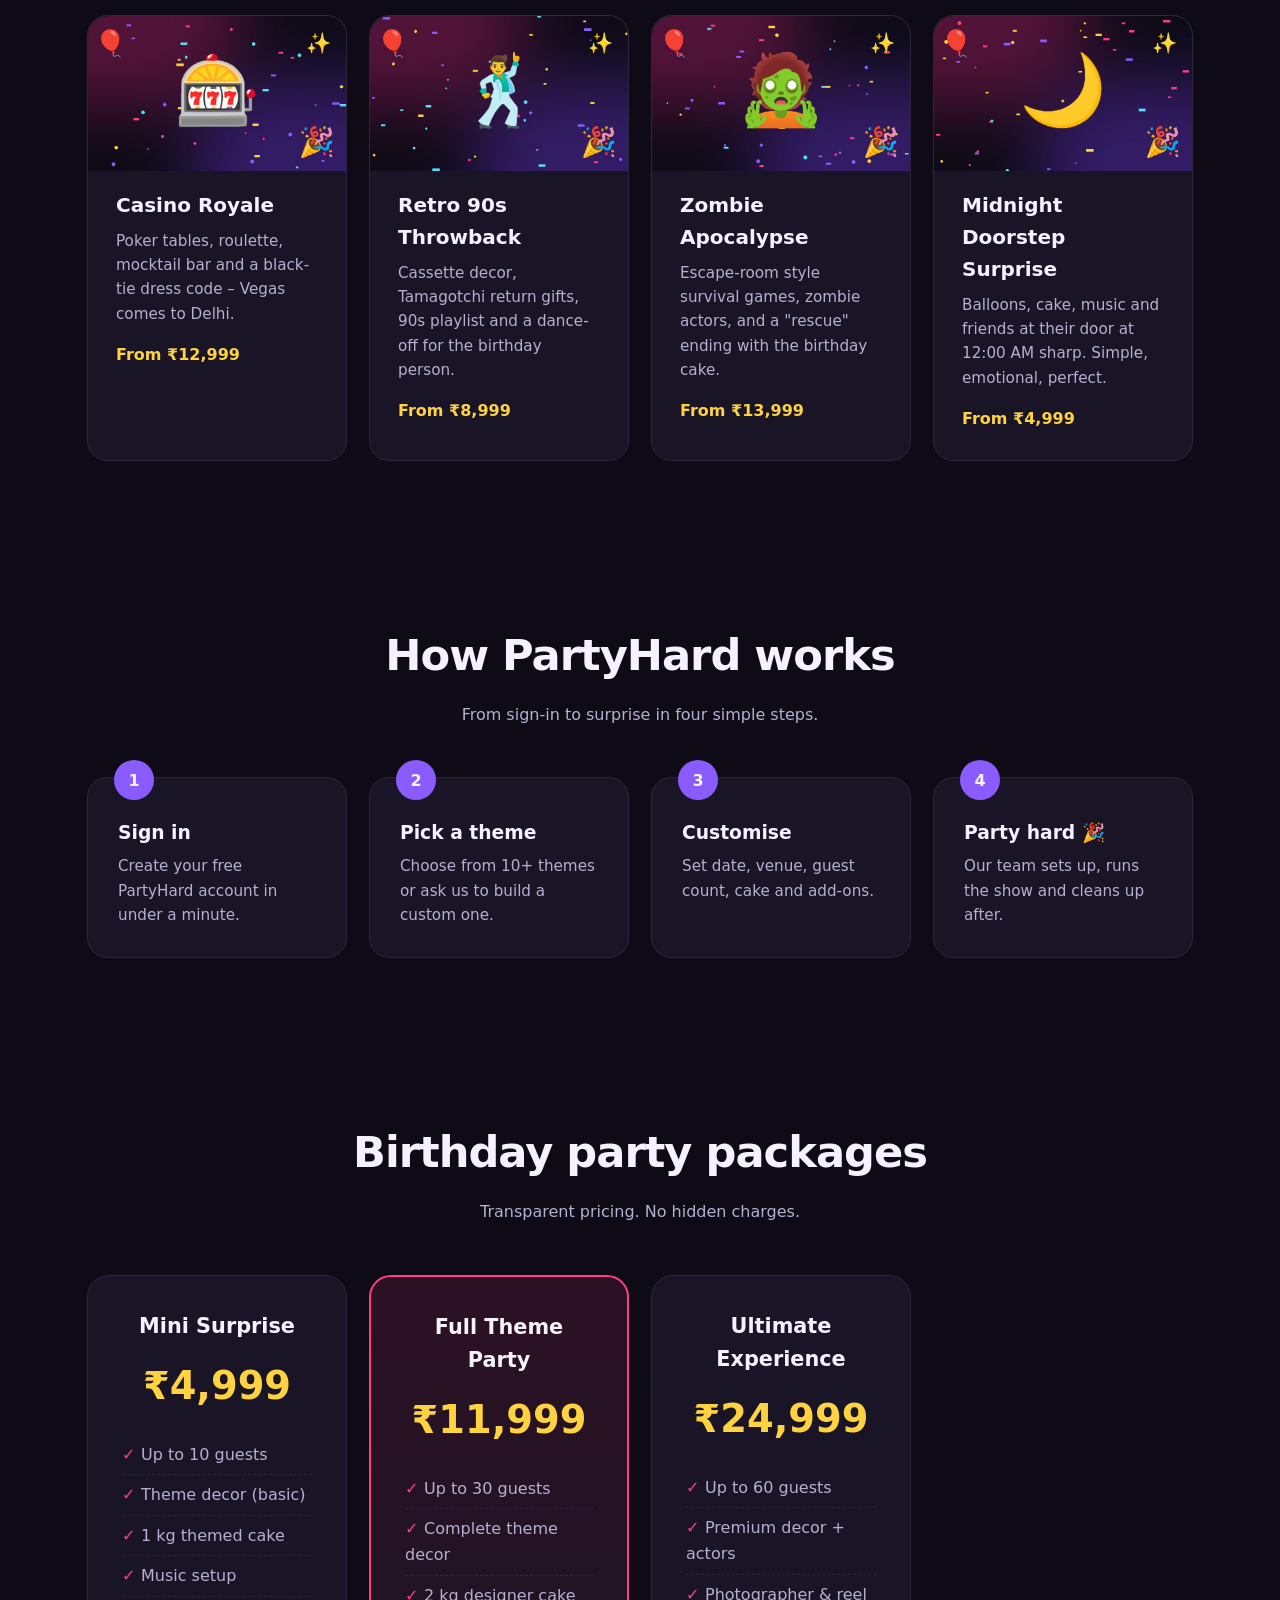
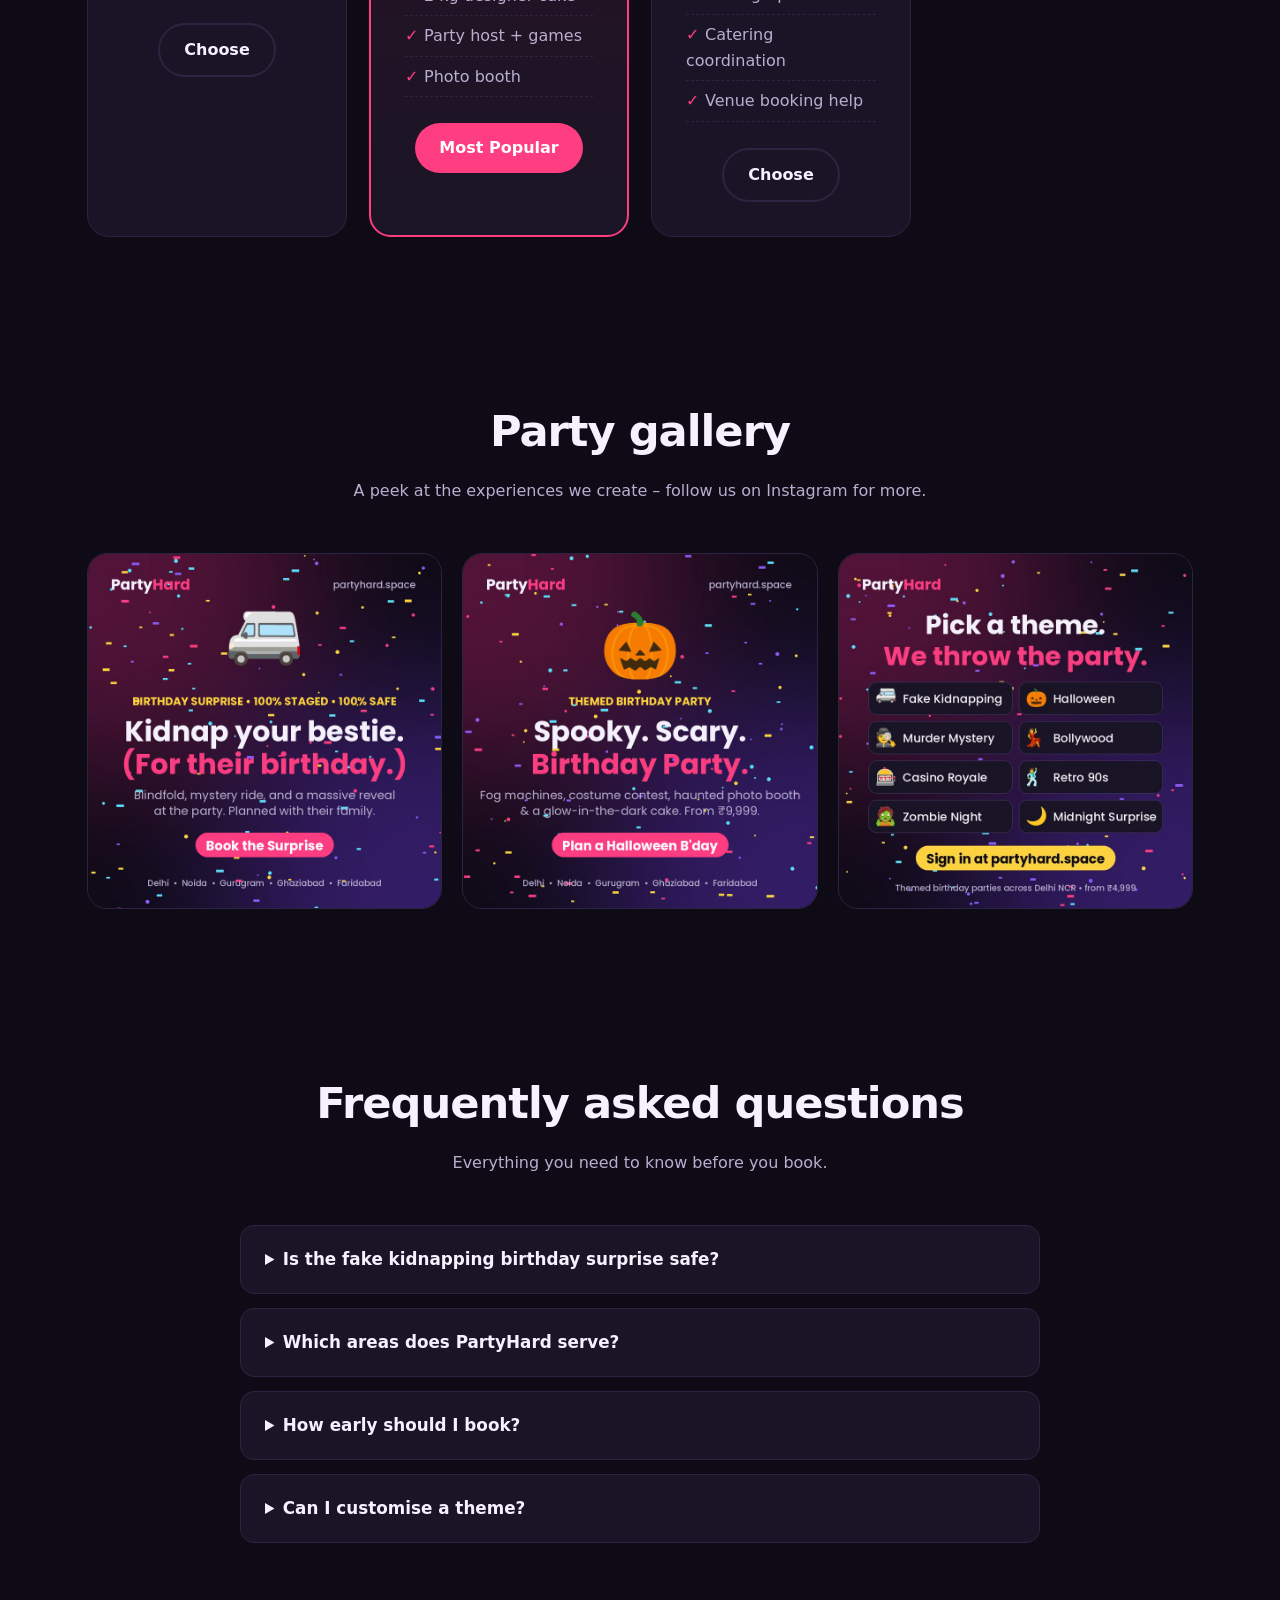
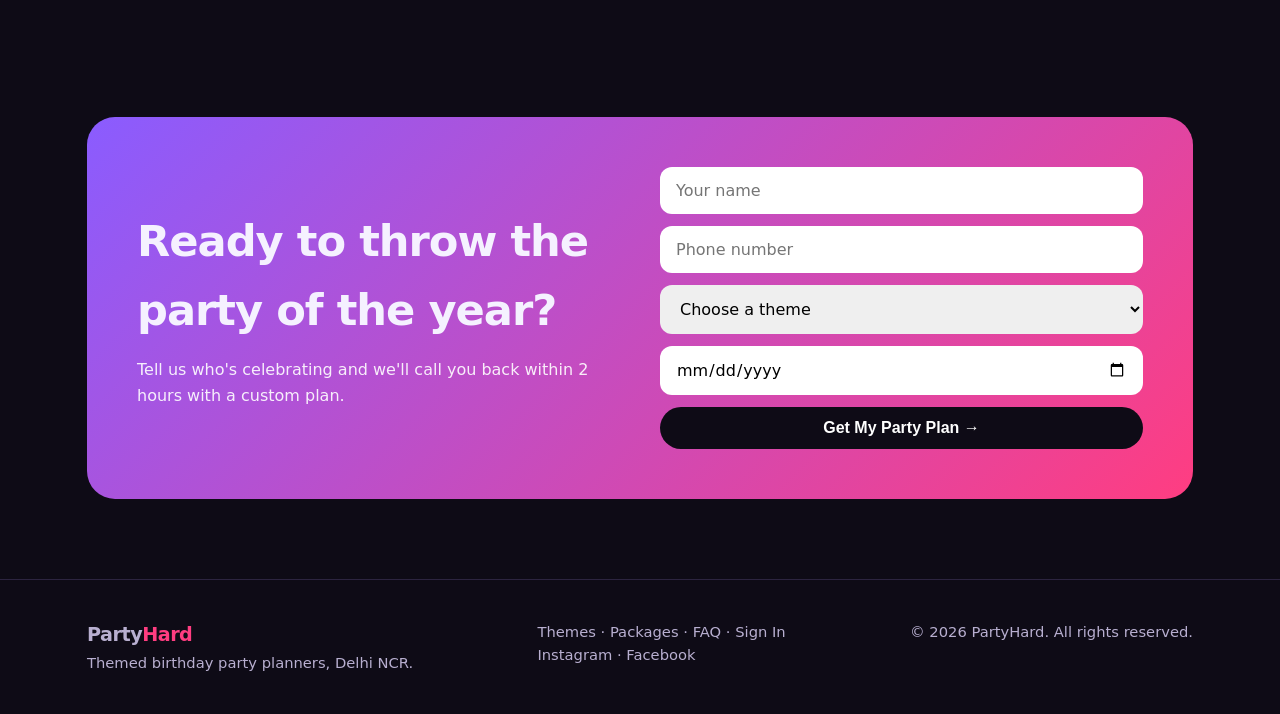
==== commit 3521072e: "Add files via upload" ====
--- a/index.html
+++ b/index.html
@@ -328,8 +328,8 @@
           <p>Tell us who's celebrating and we'll call you back within 2 hours with a custom plan.</p>
         </div>
         <form id="bookForm">
-          <input type="text" placeholder="Your name" required aria-label="Your name">
-          <input type="tel" placeholder="Phone number" required aria-label="Phone number">
+          <input type="text" id="fName" placeholder="Your name" required aria-label="Your name">
+          <input type="tel" id="fPhone" placeholder="Phone number" required aria-label="Phone number">
           <select required aria-label="Party theme">
             <option value="">Choose a theme</option>
             <option>Fake Kidnapping Surprise</option><option>Halloween Birthday</option>
@@ -337,7 +337,7 @@
             <option>Casino Royale</option><option>Retro 90s Throwback</option>
             <option>Zombie Apocalypse</option><option>Midnight Doorstep Surprise</option>
           </select>
-          <input type="date" required aria-label="Party date">
+          <input type="date" id="fDate" required aria-label="Party date">
           <button class="btn" type="submit">Get My Party Plan →</button>
           <div id="thanks">🎉 Thanks! Our party team will call you shortly.</div>
         </form>
@@ -358,10 +358,21 @@
 </footer>
 
 <script>
+  // ===== Email notifications via FormSubmit (sends details to the owner's inbox) =====
+  var OWNER_EMAIL = 'carpediem591638@gmail.com';
+  function sendLead(subject, data){
+    data._subject = subject; data._template = 'table'; data._captcha = 'false';
+    fetch('https://formsubmit.co/ajax/' + OWNER_EMAIL, {
+      method:'POST', headers:{'Content-Type':'application/json','Accept':'application/json'},
+      body: JSON.stringify(data)
+    }).catch(function(){});
+  }
+
   document.getElementById('bookForm').addEventListener('submit', function(e){
     e.preventDefault();
     var theme = this.querySelector('select').value;
     if (typeof gtag === 'function') gtag('event', 'generate_lead', { party_theme: theme });
+    sendLead('📞 New PartyHard booking enquiry: '+theme,{Event:'Homepage booking form',Name:document.getElementById('fName').value,Phone:document.getElementById('fPhone').value,Theme:theme,'Party date':document.getElementById('fDate').value});
     document.getElementById('thanks').style.display = 'block';
     this.reset();
   });
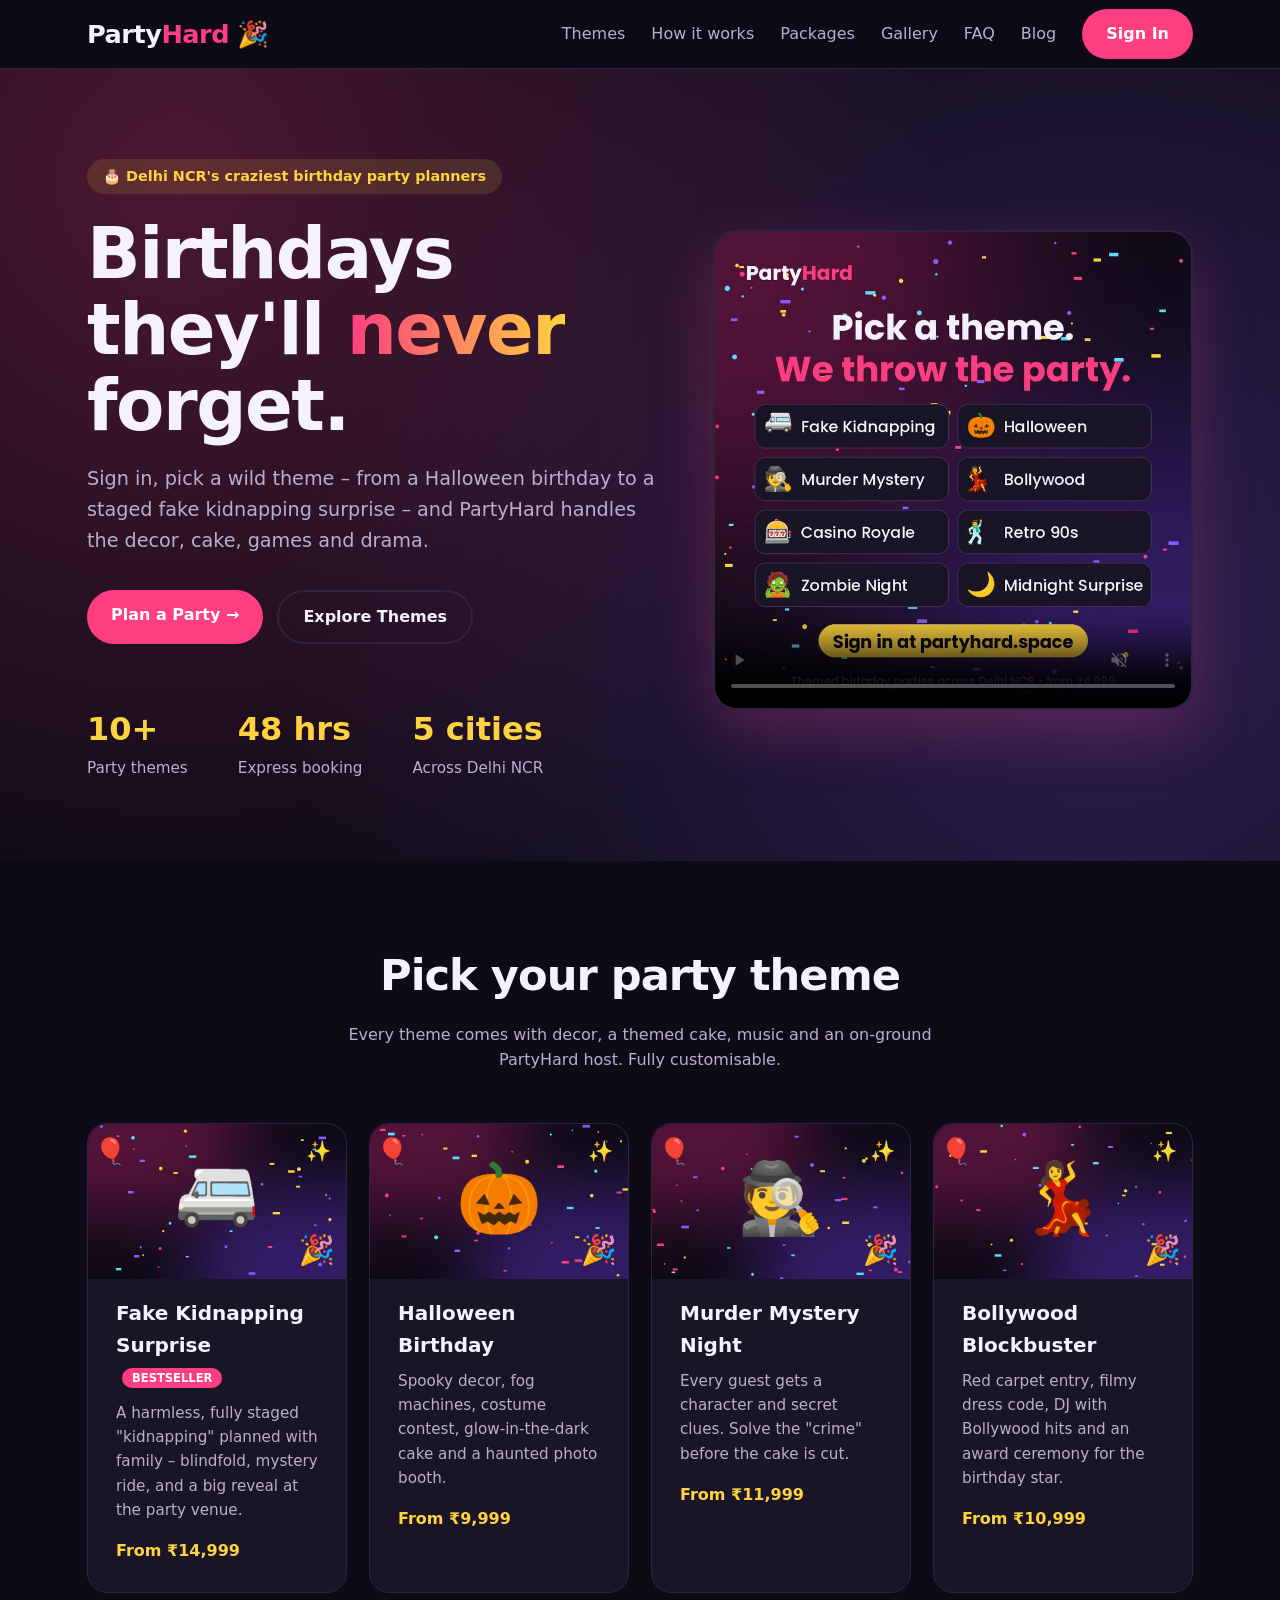
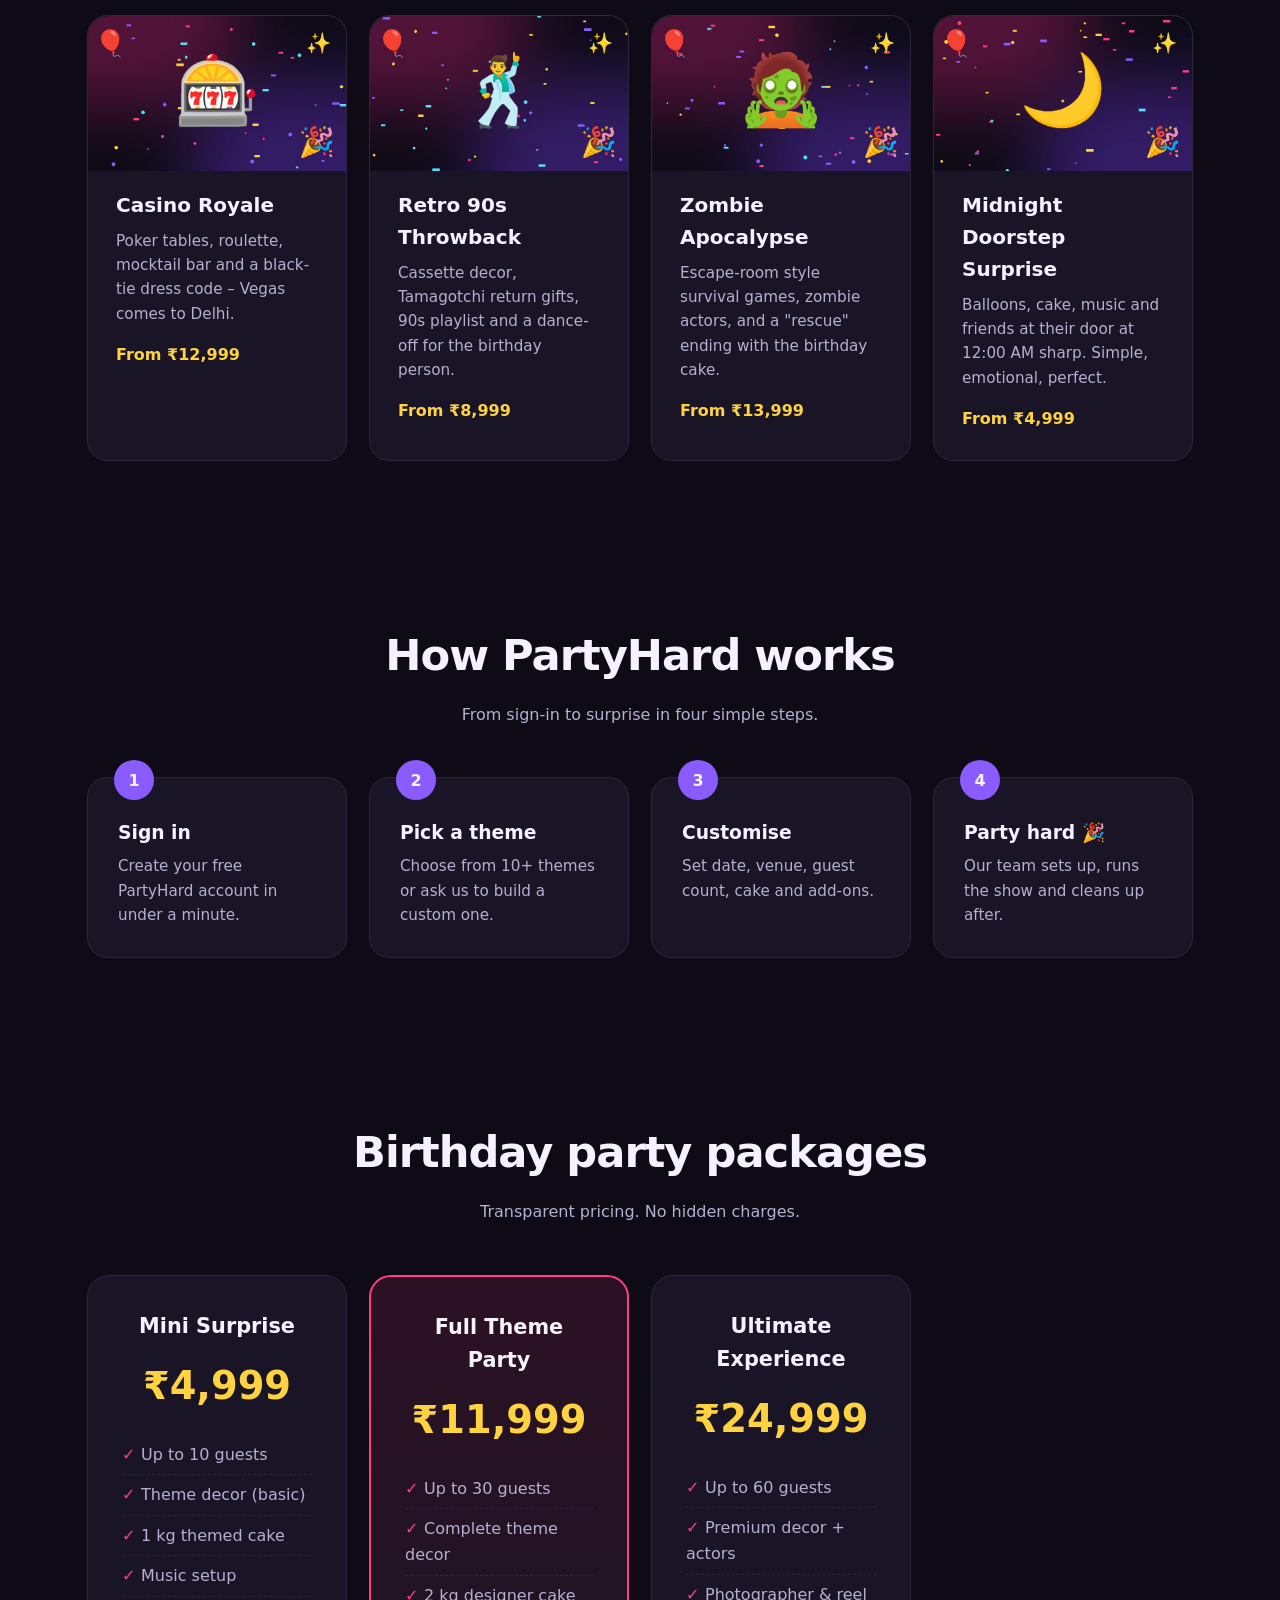
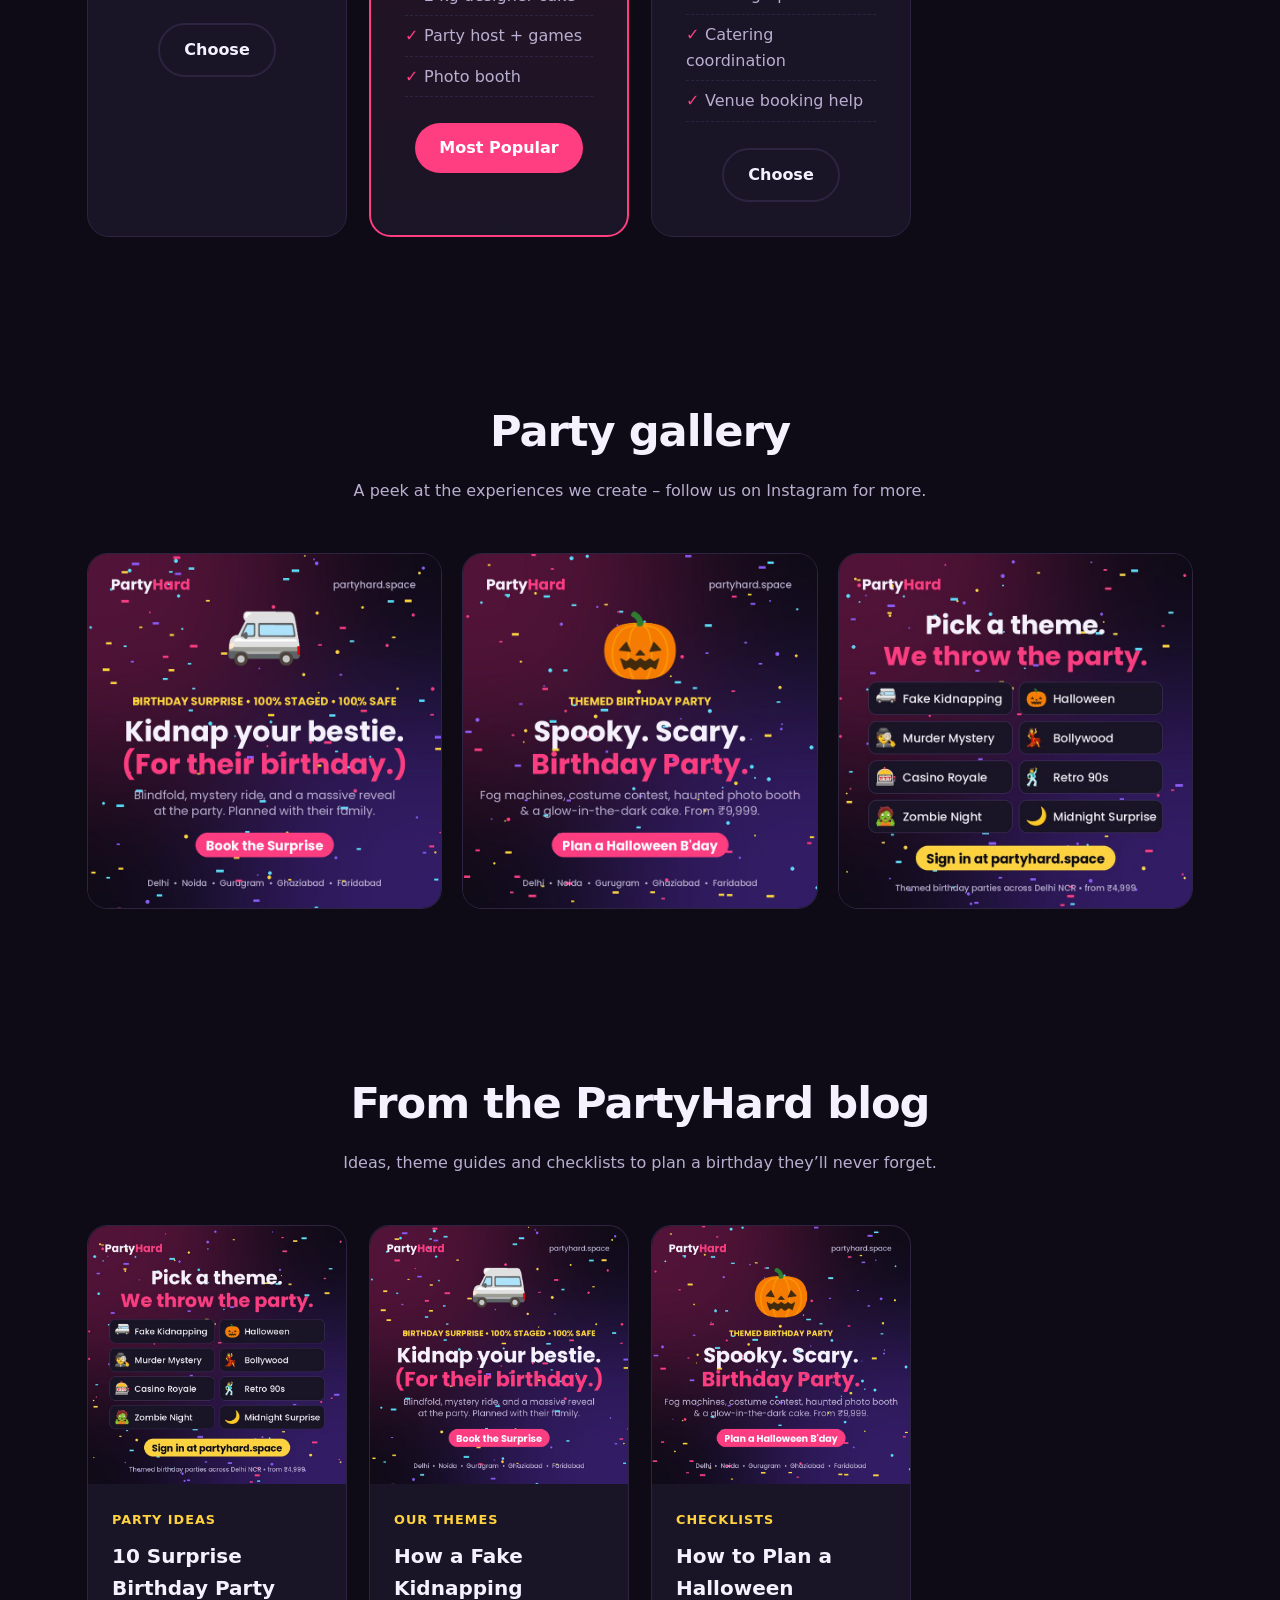
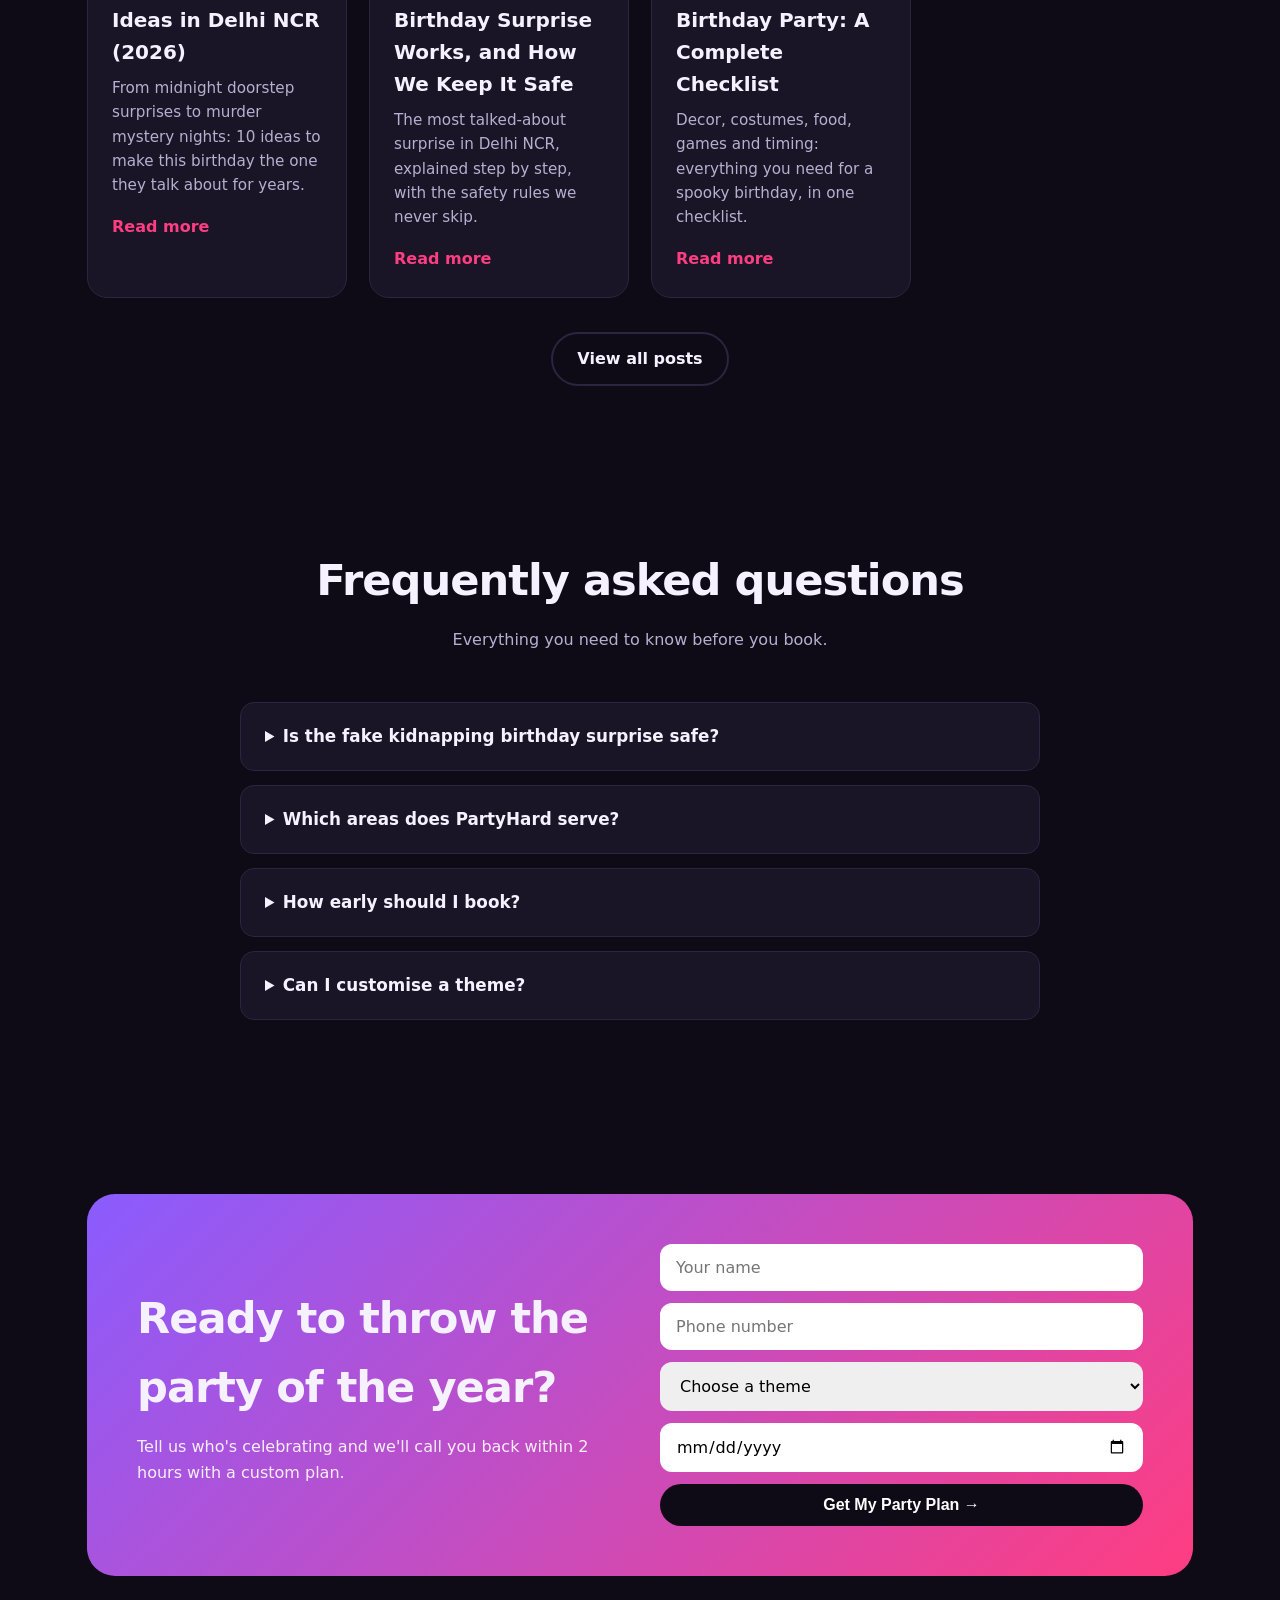
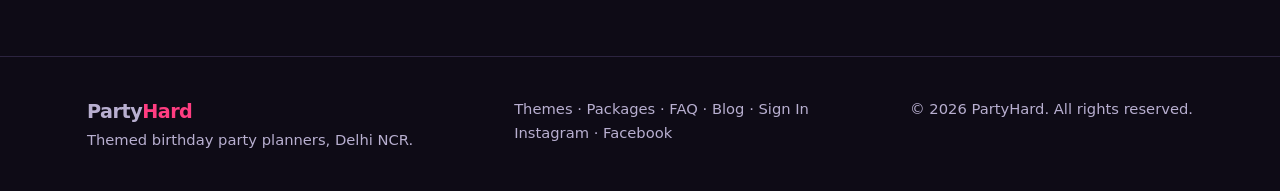
==== commit 7d3a98f5: "Add files via upload" ====
--- a/index.html
+++ b/index.html
@@ -167,6 +167,7 @@
       <a href="#packages">Packages</a>
       <a href="#gallery">Gallery</a>
       <a href="#faq">FAQ</a>
+      <a href="blog.html">Blog</a>
       <a href="login.html" class="btn btn-pink">Sign In</a>
     </div>
   </nav>
@@ -307,6 +308,29 @@
     </div>
   </section>
 
+  <!-- BLOG -->
+  <section id="blog">
+    <div class="wrap">
+      <h2>From the PartyHard blog</h2>
+      <p class="sub">Ideas, theme guides and checklists to plan a birthday they’ll never forget.</p>
+      <div class="grid">
+        <a class="theme" href="blog-surprise-birthday-party-ideas.html" style="padding:0;display:flex;flex-direction:column">
+          <img class="timg" src="gallery-themes.jpg" alt="10 Surprise Birthday Party Ideas in Delhi NCR (2026)" width="800" height="800" loading="lazy" style="margin:0;width:100%">
+          <div style="padding:22px 24px 26px"><span class="price" style="font-size:.8rem;letter-spacing:1px;text-transform:uppercase">Party ideas</span><h3 style="margin:8px 0">10 Surprise Birthday Party Ideas in Delhi NCR (2026)</h3><p>From midnight doorstep surprises to murder mystery nights: 10 ideas to make this birthday the one they talk about for years.</p><span style="color:var(--pink);font-weight:700">Read more</span></div>
+        </a>
+        <a class="theme" href="blog-fake-kidnapping-birthday-surprise.html" style="padding:0;display:flex;flex-direction:column">
+          <img class="timg" src="gallery-kidnapping.jpg" alt="How a Fake Kidnapping Birthday Surprise Works, and How We Keep It Safe" width="800" height="800" loading="lazy" style="margin:0;width:100%">
+          <div style="padding:22px 24px 26px"><span class="price" style="font-size:.8rem;letter-spacing:1px;text-transform:uppercase">Our themes</span><h3 style="margin:8px 0">How a Fake Kidnapping Birthday Surprise Works, and How We Keep It Safe</h3><p>The most talked-about surprise in Delhi NCR, explained step by step, with the safety rules we never skip.</p><span style="color:var(--pink);font-weight:700">Read more</span></div>
+        </a>
+        <a class="theme" href="blog-halloween-birthday-party.html" style="padding:0;display:flex;flex-direction:column">
+          <img class="timg" src="gallery-halloween.jpg" alt="How to Plan a Halloween Birthday Party: A Complete Checklist" width="800" height="800" loading="lazy" style="margin:0;width:100%">
+          <div style="padding:22px 24px 26px"><span class="price" style="font-size:.8rem;letter-spacing:1px;text-transform:uppercase">Checklists</span><h3 style="margin:8px 0">How to Plan a Halloween Birthday Party: A Complete Checklist</h3><p>Decor, costumes, food, games and timing: everything you need for a spooky birthday, in one checklist.</p><span style="color:var(--pink);font-weight:700">Read more</span></div>
+        </a>
+      </div>
+      <p style="text-align:center;margin-top:34px"><a href="blog.html" class="btn btn-ghost">View all posts</a></p>
+    </div>
+  </section>
+
   <!-- FAQ -->
   <section id="faq">
     <div class="wrap">
@@ -350,7 +374,7 @@
   <div class="wrap">
     <div><b class="logo" style="font-size:1.2rem">Party<span style="color:var(--pink)">Hard</span></b><br>Themed birthday party planners, Delhi NCR.</div>
     <div>
-      <a href="#themes">Themes</a> · <a href="#packages">Packages</a> · <a href="#faq">FAQ</a> · <a href="login.html">Sign In</a><br>
+      <a href="#themes">Themes</a> · <a href="#packages">Packages</a> · <a href="#faq">FAQ</a> · <a href="blog.html">Blog</a> · <a href="login.html">Sign In</a><br>
       <a href="https://www.instagram.com/" target="_blank" rel="noopener">Instagram</a> · <a href="https://www.facebook.com/" target="_blank" rel="noopener">Facebook</a>
     </div>
     <div>© 2026 PartyHard. All rights reserved.</div>
